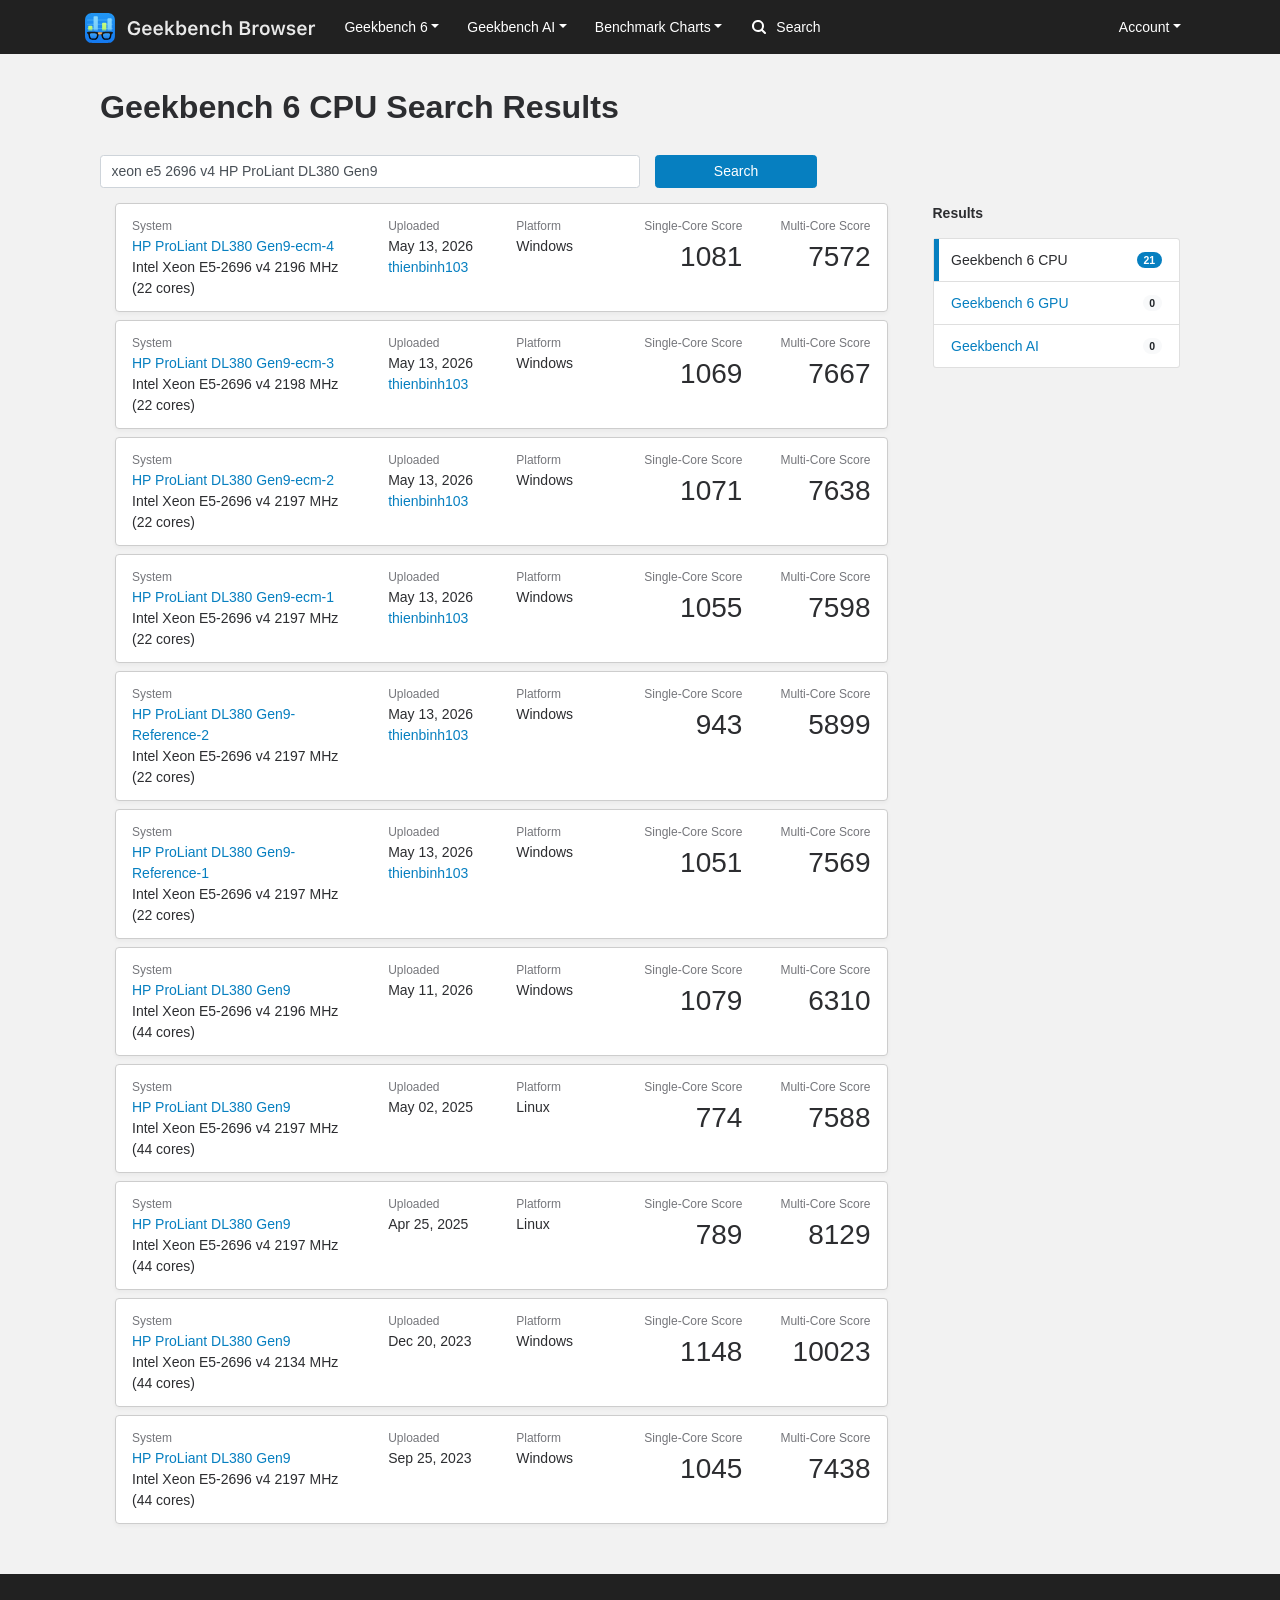
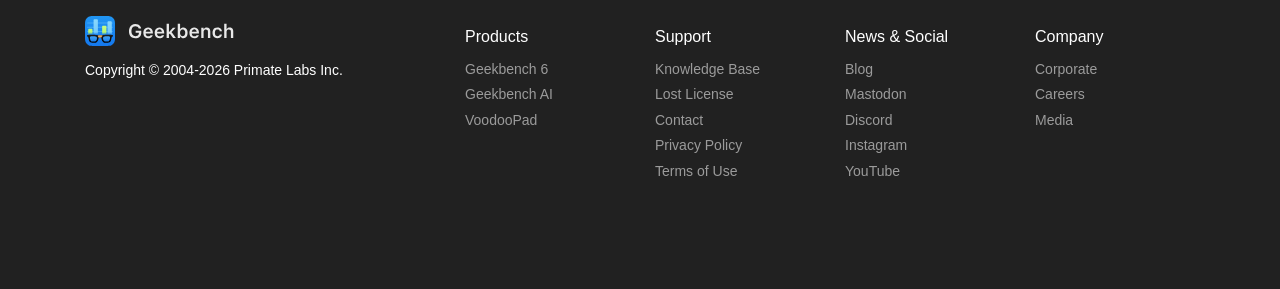
==== index.html @ a893ca49 "Rename Geekbench Search2 - Geekbench.html to index.html" ====
<!DOCTYPE html>
<!-- saved from url=(0069)file:///C:/Users/Vu/Downloads/Geekbench%20Search%20-%20Geekbench.html -->
<html lang="en"><head><meta http-equiv="Content-Type" content="text/html; charset=UTF-8">

<meta content="width=device-width, initial-scale=1, user-scalable=no" name="viewport">
<meta content="yes" name="apple-mobile-web-app-capable">
<meta name="csrf-param" content="authenticity_token">
<meta name="csrf-token" content="mnF01E2zY44ooAICU971z42uCGsxH1xdT38pFHsmEeteIe1T3D2aAkrrfWg3AfZrBU6T663W+8K2Ln2ELj/iaA==">
<script async="" src="./Geekbench Search2 - Geekbench_files/analytics.js.download"></script><script async="" src="./Geekbench Search2 - Geekbench_files/analytics(1).js.download"></script><script src="./Geekbench Search2 - Geekbench_files/application-e6396391cb5c72be649766457befbfe7760759c10978dacb2e5ddcf0606dd022.js.download"></script>
<link rel="stylesheet" media="screen" href="./Geekbench Search2 - Geekbench_files/application-96e959c034d725b87d3a20301030100c286f486885530615b4aab3bccc515041.css">
<title>Geekbench Search
 - Geekbench</title>
<script>
  (function(i,s,o,g,r,a,m){i['GoogleAnalyticsObject']=r;i[r]=i[r]||function(){
    (i[r].q=i[r].q||[]).push(arguments)},i[r].l=1*new Date();a=s.createElement(o),
    m=s.getElementsByTagName(o)[0];a.async=1;a.src=g;m.parentNode.insertBefore(a,m)
    })(window,document,'script','https://www.google-analytics.com/analytics.js','ga');
  
    ga('create', 'UA-83282280-2', 'auto');
    ga('send', 'pageview');
</script>
<!-- Google tag (gtag.js) -->
<script async="" src="./Geekbench Search2 - Geekbench_files/js"></script>
<script>
  window.dataLayer = window.dataLayer || [];
  function gtag(){dataLayer.push(arguments);}
  gtag('js', new Date());

  gtag('config', 'G-NP04Y57Z6W');
</script>
<!-- Hotjar Tracking Code for Geekbench Browser -->
<script>
    (function(h,o,t,j,a,r){
        h.hj=h.hj||function(){(h.hj.q=h.hj.q||[]).push(arguments)};
        h._hjSettings={hjid:390387,hjsv:6};
        a=o.getElementsByTagName('head')[0];
        r=o.createElement('script');r.async=1;
        r.src=t+h._hjSettings.hjid+j+h._hjSettings.hjsv;
        a.appendChild(r);
    })(window,document,'https://static.hotjar.com/c/hotjar-','.js?sv=');
</script><script async="" src="./Geekbench Search2 - Geekbench_files/hotjar-390387.js.download"></script><script async="" src="./Geekbench Search2 - Geekbench_files/hotjar-390387(1).js.download"></script>
<link rel="icon" type="image/png" href="https://browser.geekbench.com/assets/rosedale-favicon-87f1249ad68dcfa8fb13716412eb3769cd386c3249fd2bbb501085b01670b12a.png">

<link rel="stylesheet" media="screen" href="./Geekbench Search2 - Geekbench_files/geekbench6-de582fcc3cbb2e58918a7d81d2de0fd7edd2f6f310ad395ad3cb85301c517e7e.css">
<link rel="stylesheet" media="screen" href="./Geekbench Search2 - Geekbench_files/banff-17ff5a7ff44829ae17a3691738d2521206904256794645772fb431d9eab2cbfa.css">
<script async="" src="./Geekbench Search2 - Geekbench_files/modules.6a0f3932cb1341a35c18.js.download" charset="utf-8"></script><script async="" src="./Geekbench Search2 - Geekbench_files/modules.6a0f3932cb1341a35c18(1).js.download" charset="utf-8"></script><style id="__web-inspector-hide-shortcut-style__">
.__web-inspector-hide-shortcut__, .__web-inspector-hide-shortcut__ *
{
    visibility: hidden !important;
}
</style></head>
<body class="rosedale">
<iframe id="_hjSafeContext_87867941" title="_hjSafeContext" tabindex="-1" aria-hidden="true" src="./Geekbench Search2 - Geekbench_files/saved_resource.html" style="display: none !important; width: 1px !important; height: 1px !important; opacity: 0 !important; pointer-events: none !important;"></iframe><nav class="navbar fixed-top navbar-expand-lg navbar-dark">
  <div class="container">
    <a class="navbar-brand" href="https://browser.geekbench.com/">
      <img height="30" alt="Geekbench Browser" src="./Geekbench Search2 - Geekbench_files/browser-dark-4d9f1af82043f60fd55f5385de9dedf44baec6247dac9f8e738de9eee84bf084.svg">
    </a>
    <button class="navbar-toggler" type="button" data-toggle="collapse" data-target="#navbarSupportedContent">
      <span class="navbar-toggler-icon"></span>
    </button>
    <div class="collapse navbar-collapse" id="navbarSupportedContent">
      <ul class="navbar-nav mr-auto">
          <li class="nav-item dropdown">
            <a class="nav-link dropdown-toggle" href="https://browser.geekbench.com/search?utf8=%E2%9C%93&amp;q=xeon+e5+2696+v4+HP+ProLiant+DL380+Gen9#" id="navbarDropdownGeekbench6" role="button" data-toggle="dropdown" aria-haspopup="true" aria-expanded="false">Geekbench 6</a>
            <div class="dropdown-menu" aria-labelledby="navbarDropdownGeekbench6">
              <a class="dropdown-item" href="https://browser.geekbench.com/v6/cpu/singlecore">Top Single-Core Results</a>
              <a class="dropdown-item" href="https://browser.geekbench.com/v6/cpu/multicore">Top Multi-Core Results</a>
              <a class="dropdown-item" href="https://browser.geekbench.com/v6/cpu">Recent CPU Results</a>
              <div class="dropdown-divider">
              </div>
              <a class="dropdown-item" href="https://browser.geekbench.com/v6/compute">Recent GPU Results</a>
            </div>
          </li>
        <li class="nav-item dropdown">
          <a class="nav-link dropdown-toggle" href="https://browser.geekbench.com/search?utf8=%E2%9C%93&amp;q=xeon+e5+2696+v4+HP+ProLiant+DL380+Gen9#" id="navbarDropdownGeekbenchAI" role="button" data-toggle="dropdown" aria-haspopup="true" aria-expanded="false">Geekbench AI</a>
          <div class="dropdown-menu" aria-labelledby="navbarDropdownGeekbenchAI">
            <a class="dropdown-item" href="https://browser.geekbench.com/ai/v1">Recent Results</a>
          </div>
        </li>
        <li class="nav-item dropdown">
          <a class="nav-link dropdown-toggle" href="https://browser.geekbench.com/search?utf8=%E2%9C%93&amp;q=xeon+e5+2696+v4+HP+ProLiant+DL380+Gen9#" id="navbarDropdownBenchmarkCharts" role="button" data-toggle="dropdown" aria-haspopup="true" aria-expanded="false">Benchmark Charts</a>
          <div class="dropdown-menu" aria-labelledby="navbarDropdownBenchmarkCharts">
            <a class="dropdown-item" href="https://browser.geekbench.com/android-benchmarks">Android Benchmark Chart</a>
            <a class="dropdown-item" href="https://browser.geekbench.com/ios-benchmarks">iOS Benchmark Chart</a>
            <a class="dropdown-item" href="https://browser.geekbench.com/mac-benchmarks">Mac Benchmark Chart</a>
            <a class="dropdown-item" href="https://browser.geekbench.com/processor-benchmarks">Processor Benchmark Chart</a>
            <div class="dropdown-divider"></div>
            <a class="dropdown-item" href="https://browser.geekbench.com/ai-benchmarks">AI Benchmark Chart</a>
            <div class="dropdown-divider"></div>
            <a class="dropdown-item" href="https://browser.geekbench.com/metal-benchmarks">Metal Benchmark Chart</a>
            <a class="dropdown-item" href="https://browser.geekbench.com/opencl-benchmarks">OpenCL Benchmark Chart</a>
            <a class="dropdown-item" href="https://browser.geekbench.com/vulkan-benchmarks">Vulkan Benchmark Chart</a>
          </div>
        </li>
        <form action="https://browser.geekbench.com/search" class="form-inline my-2 my-lg-0">
          <input name="q" class="form-control mr-sm-2" type="search" placeholder="Search" aria-label="Search"> <svg class="search-icon" xmlns="http://www.w3.org/2000/svg" width="14" height="14" viewBox="0 0 14 14">
          <path d="M2 6a4 4 0 1 1 4 4 4.004 4.004 0 0 1-4-4m11.707 6.293l-2.822-2.822a6.019 6.019 0 1 0-1.414 1.414l2.822 2.822a1 1 0 0 0 1.414-1.414" fill="#FFFFFF"></path></svg>
        </form>
      </ul>
      <ul class="navbar-nav ml-auto right">
          <li class="nav-item dropdown">
            <a class="nav-link dropdown-toggle" href="https://browser.geekbench.com/search?utf8=%E2%9C%93&amp;q=xeon+e5+2696+v4+HP+ProLiant+DL380+Gen9#" id="navbarDropdownAccount" role="button" data-toggle="dropdown" aria-haspopup="true" aria-expanded="false">Account</a>
            <div class="dropdown-menu" aria-labelledby="navbarDropdownAccount">
              <a class="dropdown-item" href="https://browser.geekbench.com/user/new">Sign Up</a>
              <a class="dropdown-item" href="https://browser.geekbench.com/session/new">Log In</a>
            </div>
          </li>
      </ul>
    </div>
  </div>
</nav>

<div class="container" id="wrap">
<div class="row">
<div class="col-12">
<div class="container">
<h2>
Geekbench 6 CPU Search Results
</h2>
<div class="row">
<div class="col-12">
<form class="form-inline" action="https://browser.geekbench.com/search" accept-charset="UTF-8" method="get"><input name="utf8" type="hidden" value="✓">
<div class="form-group">
<input class="form-control search-query" name="q" placeholder="e.g., Intel Core i7" type="text" value="xeon e5 2696 v4 HP ProLiant DL380 Gen9">
</div>
<button class="btn btn-primary" href="/search" type="submit">Search</button>
</form>


</div>
</div>
<div class="row">
<div class="col-12 col-lg-9">
<div class="row"></div>
<div>
<div class="col-12 list-col">
<div class="list-col-inner">
<div class="row">
<div class="col-12 col-lg-4">
<span class="list-col-subtitle">
System
</span>
<a href="https://browser.geekbench.com/v6/cpu/17985308">HP ProLiant DL380 Gen9-ecm-4</a>
<span class="list-col-model">
Intel Xeon E5-2696 v4
2196 MHz
(22 cores)
</span>
</div>
<div class="col-6 col-md-3 col-lg-2">
<span class="list-col-subtitle">
Uploaded
</span>
<span class="list-col-text">
May 13, 2026
<br>
<a href="https://browser.geekbench.com/user/thienbinh103">thienbinh103</a>
</span>
</div>
<div class="col-6 col-md-3 col-lg-2">
<span class="list-col-subtitle">
Platform
</span>
<span class="list-col-text">
Windows
</span>
</div>
<div class="col-6 col-md-3 col-lg-2">
<span class="list-col-subtitle-score">
Single-Core Score
</span>
<span class="list-col-text-score">
1081
</span>
</div>
<div class="col-6 col-md-3 col-lg-2">
<span class="list-col-subtitle-score">
Multi-Core Score
</span>
<span class="list-col-text-score">
7572
</span>
</div>
</div>
</div>
</div>
<div class="col-12 list-col">
<div class="list-col-inner">
<div class="row">
<div class="col-12 col-lg-4">
<span class="list-col-subtitle">
System
</span>
<a href="https://browser.geekbench.com/v6/cpu/17985040">HP ProLiant DL380 Gen9-ecm-3</a>
<span class="list-col-model">
Intel Xeon E5-2696 v4
2198 MHz
(22 cores)
</span>
</div>
<div class="col-6 col-md-3 col-lg-2">
<span class="list-col-subtitle">
Uploaded
</span>
<span class="list-col-text">
May 13, 2026
<br>
<a href="https://browser.geekbench.com/user/thienbinh103">thienbinh103</a>
</span>
</div>
<div class="col-6 col-md-3 col-lg-2">
<span class="list-col-subtitle">
Platform
</span>
<span class="list-col-text">
Windows
</span>
</div>
<div class="col-6 col-md-3 col-lg-2">
<span class="list-col-subtitle-score">
Single-Core Score
</span>
<span class="list-col-text-score">
1069
</span>
</div>
<div class="col-6 col-md-3 col-lg-2">
<span class="list-col-subtitle-score">
Multi-Core Score
</span>
<span class="list-col-text-score">
7667
</span>
</div>
</div>
</div>
</div>
<div class="col-12 list-col">
<div class="list-col-inner">
<div class="row">
<div class="col-12 col-lg-4">
<span class="list-col-subtitle">
System
</span>
<a href="https://browser.geekbench.com/v6/cpu/17984617">HP ProLiant DL380 Gen9-ecm-2</a>
<span class="list-col-model">
Intel Xeon E5-2696 v4
2197 MHz
(22 cores)
</span>
</div>
<div class="col-6 col-md-3 col-lg-2">
<span class="list-col-subtitle">
Uploaded
</span>
<span class="list-col-text">
May 13, 2026
<br>
<a href="https://browser.geekbench.com/user/thienbinh103">thienbinh103</a>
</span>
</div>
<div class="col-6 col-md-3 col-lg-2">
<span class="list-col-subtitle">
Platform
</span>
<span class="list-col-text">
Windows
</span>
</div>
<div class="col-6 col-md-3 col-lg-2">
<span class="list-col-subtitle-score">
Single-Core Score
</span>
<span class="list-col-text-score">
1071
</span>
</div>
<div class="col-6 col-md-3 col-lg-2">
<span class="list-col-subtitle-score">
Multi-Core Score
</span>
<span class="list-col-text-score">
7638
</span>
</div>
</div>
</div>
</div>
<div class="col-12 list-col">
<div class="list-col-inner">
<div class="row">
<div class="col-12 col-lg-4">
<span class="list-col-subtitle">
System
</span>
<a href="https://browser.geekbench.com/v6/cpu/17984435">HP ProLiant DL380 Gen9-ecm-1</a>
<span class="list-col-model">
Intel Xeon E5-2696 v4
2197 MHz
(22 cores)
</span>
</div>
<div class="col-6 col-md-3 col-lg-2">
<span class="list-col-subtitle">
Uploaded
</span>
<span class="list-col-text">
May 13, 2026
<br>
<a href="https://browser.geekbench.com/user/thienbinh103">thienbinh103</a>
</span>
</div>
<div class="col-6 col-md-3 col-lg-2">
<span class="list-col-subtitle">
Platform
</span>
<span class="list-col-text">
Windows
</span>
</div>
<div class="col-6 col-md-3 col-lg-2">
<span class="list-col-subtitle-score">
Single-Core Score
</span>
<span class="list-col-text-score">
1055
</span>
</div>
<div class="col-6 col-md-3 col-lg-2">
<span class="list-col-subtitle-score">
Multi-Core Score
</span>
<span class="list-col-text-score">
7598
</span>
</div>
</div>
</div>
</div>
<div class="col-12 list-col">
<div class="list-col-inner">
<div class="row">
<div class="col-12 col-lg-4">
<span class="list-col-subtitle">
System
</span>
<a href="https://browser.geekbench.com/v6/cpu/17984273">HP ProLiant DL380 Gen9-Reference-2</a>
<span class="list-col-model">
Intel Xeon E5-2696 v4
2197 MHz
(22 cores)
</span>
</div>
<div class="col-6 col-md-3 col-lg-2">
<span class="list-col-subtitle">
Uploaded
</span>
<span class="list-col-text">
May 13, 2026
<br>
<a href="https://browser.geekbench.com/user/thienbinh103">thienbinh103</a>
</span>
</div>
<div class="col-6 col-md-3 col-lg-2">
<span class="list-col-subtitle">
Platform
</span>
<span class="list-col-text">
Windows
</span>
</div>
<div class="col-6 col-md-3 col-lg-2">
<span class="list-col-subtitle-score">
Single-Core Score
</span>
<span class="list-col-text-score">
943
</span>
</div>
<div class="col-6 col-md-3 col-lg-2">
<span class="list-col-subtitle-score">
Multi-Core Score
</span>
<span class="list-col-text-score">
5899
</span>
</div>
</div>
</div>
</div>
<div class="col-12 list-col">
<div class="list-col-inner">
<div class="row">
<div class="col-12 col-lg-4">
<span class="list-col-subtitle">
System
</span>
<a href="https://browser.geekbench.com/v6/cpu/17984113">HP ProLiant DL380 Gen9-Reference-1</a>
<span class="list-col-model">
Intel Xeon E5-2696 v4
2197 MHz
(22 cores)
</span>
</div>
<div class="col-6 col-md-3 col-lg-2">
<span class="list-col-subtitle">
Uploaded
</span>
<span class="list-col-text">
May 13, 2026
<br>
<a href="https://browser.geekbench.com/user/thienbinh103">thienbinh103</a>
</span>
</div>
<div class="col-6 col-md-3 col-lg-2">
<span class="list-col-subtitle">
Platform
</span>
<span class="list-col-text">
Windows
</span>
</div>
<div class="col-6 col-md-3 col-lg-2">
<span class="list-col-subtitle-score">
Single-Core Score
</span>
<span class="list-col-text-score">
1051
</span>
</div>
<div class="col-6 col-md-3 col-lg-2">
<span class="list-col-subtitle-score">
Multi-Core Score
</span>
<span class="list-col-text-score">
7569
</span>
</div>
</div>
</div>
</div>
<div class="col-12 list-col">
<div class="list-col-inner">
<div class="row">
<div class="col-12 col-lg-4">
<span class="list-col-subtitle">
System
</span>
<a href="https://browser.geekbench.com/v6/cpu/17950400">HP ProLiant DL380 Gen9</a>
<span class="list-col-model">
Intel Xeon E5-2696 v4
2196 MHz
(44 cores)
</span>
</div>
<div class="col-6 col-md-3 col-lg-2">
<span class="list-col-subtitle">
Uploaded
</span>
<span class="list-col-text">
May 11, 2026
<br>
</span>
</div>
<div class="col-6 col-md-3 col-lg-2">
<span class="list-col-subtitle">
Platform
</span>
<span class="list-col-text">
Windows
</span>
</div>
<div class="col-6 col-md-3 col-lg-2">
<span class="list-col-subtitle-score">
Single-Core Score
</span>
<span class="list-col-text-score">
1079
</span>
</div>
<div class="col-6 col-md-3 col-lg-2">
<span class="list-col-subtitle-score">
Multi-Core Score
</span>
<span class="list-col-text-score">
6310
</span>
</div>
</div>
</div>
</div>




<div class="col-12 list-col">
<div class="list-col-inner">
<div class="row">
<div class="col-12 col-lg-4">
<span class="list-col-subtitle">
System
</span>
<a href="https://browser.geekbench.com/v6/cpu/11785106">HP ProLiant DL380 Gen9</a>
<span class="list-col-model">
Intel Xeon E5-2696 v4
2197 MHz
(44 cores)
</span>
</div>
<div class="col-6 col-md-3 col-lg-2">
<span class="list-col-subtitle">
Uploaded
</span>
<span class="list-col-text">
May 02, 2025
<br>
</span>
</div>
<div class="col-6 col-md-3 col-lg-2">
<span class="list-col-subtitle">
Platform
</span>
<span class="list-col-text">
Linux
</span>
</div>
<div class="col-6 col-md-3 col-lg-2">
<span class="list-col-subtitle-score">
Single-Core Score
</span>
<span class="list-col-text-score">
774
</span>
</div>
<div class="col-6 col-md-3 col-lg-2">
<span class="list-col-subtitle-score">
Multi-Core Score
</span>
<span class="list-col-text-score">
7588
</span>
</div>
</div>
</div>
</div>
<div class="col-12 list-col">
<div class="list-col-inner">
<div class="row">
<div class="col-12 col-lg-4">
<span class="list-col-subtitle">
System
</span>
<a href="https://browser.geekbench.com/v6/cpu/11686514">HP ProLiant DL380 Gen9</a>
<span class="list-col-model">
Intel Xeon E5-2696 v4
2197 MHz
(44 cores)
</span>
</div>
<div class="col-6 col-md-3 col-lg-2">
<span class="list-col-subtitle">
Uploaded
</span>
<span class="list-col-text">
Apr 25, 2025
<br>
</span>
</div>
<div class="col-6 col-md-3 col-lg-2">
<span class="list-col-subtitle">
Platform
</span>
<span class="list-col-text">
Linux
</span>
</div>
<div class="col-6 col-md-3 col-lg-2">
<span class="list-col-subtitle-score">
Single-Core Score
</span>
<span class="list-col-text-score">
789
</span>
</div>
<div class="col-6 col-md-3 col-lg-2">
<span class="list-col-subtitle-score">
Multi-Core Score
</span>
<span class="list-col-text-score">
8129
</span>
</div>
</div>
</div>
</div>





<div class="col-12 list-col">
<div class="list-col-inner">
<div class="row">
<div class="col-12 col-lg-4">
<span class="list-col-subtitle">
System
</span>
<a href="https://browser.geekbench.com/v6/cpu/4065073">HP ProLiant DL380 Gen9</a>
<span class="list-col-model">
Intel Xeon E5-2696 v4
2134 MHz
(44 cores)
</span>
</div>
<div class="col-6 col-md-3 col-lg-2">
<span class="list-col-subtitle">
Uploaded
</span>
<span class="list-col-text">
Dec 20, 2023
<br>
</span>
</div>
<div class="col-6 col-md-3 col-lg-2">
<span class="list-col-subtitle">
Platform
</span>
<span class="list-col-text">
Windows
</span>
</div>
<div class="col-6 col-md-3 col-lg-2">
<span class="list-col-subtitle-score">
Single-Core Score
</span>
<span class="list-col-text-score">
1148
</span>
</div>
<div class="col-6 col-md-3 col-lg-2">
<span class="list-col-subtitle-score">
Multi-Core Score
</span>
<span class="list-col-text-score">
10023
</span>
</div>
</div>
</div>
</div>
<div class="col-12 list-col">
<div class="list-col-inner">
<div class="row">
<div class="col-12 col-lg-4">
<span class="list-col-subtitle">
System
</span>
<a href="https://browser.geekbench.com/v6/cpu/2769121">HP ProLiant DL380 Gen9</a>
<span class="list-col-model">
Intel Xeon E5-2696 v4
2197 MHz
(44 cores)
</span>
</div>
<div class="col-6 col-md-3 col-lg-2">
<span class="list-col-subtitle">
Uploaded
</span>
<span class="list-col-text">
Sep 25, 2023
<br>
</span>
</div>
<div class="col-6 col-md-3 col-lg-2">
<span class="list-col-subtitle">
Platform
</span>
<span class="list-col-text">
Windows
</span>
</div>
<div class="col-6 col-md-3 col-lg-2">
<span class="list-col-subtitle-score">
Single-Core Score
</span>
<span class="list-col-text-score">
1045
</span>
</div>
<div class="col-6 col-md-3 col-lg-2">
<span class="list-col-subtitle-score">
Multi-Core Score
</span>
<span class="list-col-text-score">
7438
</span>
</div>
</div>
</div>
</div>


</div>
<div class="container pagination-container">

</div>
</div>
<div class="col-12 col-lg-3">
<p>
<strong>Results</strong>
</p>
<ul class="list-group mb-3">
<li class="list-group-item d-flex justify-content-between align-items-center current">
Geekbench 6 CPU
<span class="badge badge-primary badge-pill">21</span>
</li>
<li class="list-group-item d-flex justify-content-between align-items-center">
<a href="https://browser.geekbench.com/search?k=v6_compute&amp;q=xeon+e5+2696+v4+HP+ProLiant+DL380+Gen9&amp;utf8=%E2%9C%93">Geekbench 6 GPU</a>
<span class="badge badge-light badge-pill">0</span>
</li>
<li class="list-group-item d-flex justify-content-between align-items-center">
<a href="https://browser.geekbench.com/search?k=ai&amp;q=xeon+e5+2696+v4+HP+ProLiant+DL380+Gen9&amp;utf8=%E2%9C%93">Geekbench AI</a>
<span class="badge badge-light badge-pill">0</span>
</li>
</ul>

</div>
</div>
</div>


</div>
</div>
</div>
<footer class="footer">
<div class="container">
<div class="row">
<div class="col-6 col-sm-6 col-md-3 col-lg-2">
<h6>Products</h6>
<ul>
<li>
<a href="https://www.geekbench.com/">Geekbench 6</a>
</li>
<li>
<a href="https://www.geekbench.com/ai/">Geekbench AI</a>
</li>
<li>
<a href="https://www.voodoopad.com/">VoodooPad</a>
</li>
</ul>
</div>
<div class="col-6 col-sm-6 col-md-3 col-lg-2">
<h6>Support</h6>
<ul>
<li>
<a href="http://support.primatelabs.com/kb">Knowledge Base</a>
</li>
<li>
<a href="https://store.primatelabs.com/store/lost_license/">Lost License</a>
</li>
<li>
<a href="https://www.primatelabs.com/contact/">Contact</a>
</li>
<li>
<a href="https://www.primatelabs.com/legal/privacy.html">Privacy Policy</a>
</li>
<li>
<a href="https://www.primatelabs.com/legal/terms-of-use.html">Terms of Use</a>
</li>
</ul>
</div>
<div class="col-6 col-sm-6 col-md-3 col-lg-2">
<h6>News &amp; Social</h6>
<ul>
<li>
<a href="http://www.primatelabs.com/blog/">Blog</a>
</li>
<li>
<a href="https://mastodon.social/@geekbench">Mastodon</a>
</li>
<li>
<a href="https://discord.gg/KCQ7tWh">Discord</a>
</li>
<li>
<a href="https://www.instagram.com/primatelabs/">Instagram</a>
</li>
<li>
<a href="https://www.youtube.com/channel/UCAr1oShRa70bzaEYwvyLWig/feed">YouTube</a>
</li>
</ul>
</div>
<div class="col-6 col-sm-6 col-md-3 col-lg-2">
<h6>Company</h6>
<ul>
<li>
<a href="https://www.primatelabs.com/contact/">Corporate</a>
</li>
<li>
<a href="https://www.primatelabs.com/careers/">Careers</a>
</li>
<li>
<a href="https://www.primatelabs.com/contact/">Media</a>
</li>
</ul>
</div>
<div class="col-12 col-lg-4 order-lg-first">
<p class="small">
<a href="https://www.primatelabs.com/">
<img height="30" alt="Geekbench" src="./Geekbench Search2 - Geekbench_files/geekbench-dark-db84d4a4c0d8883b5973004996df2e8601412332bbd0767bd35729010db4ebd3.svg">
</a>
</p>
<p>
Copyright © 2004-2026 Primate Labs Inc.
</p>
</div>
</div>
<div class="row row-centered">
<div class="copyright col-12"></div>
</div>
</div>
</footer>



<div id="give-freely-root-kkkbiiikppgjdiebcabomlbidfodipjg" class="give-freely-root" data-extension-id="kkkbiiikppgjdiebcabomlbidfodipjg" data-extension-name="Substital: Add subtitles to videos and movies" style="display: block;"><template shadowrootmode="open"></template></div><iframe id="_hjSafeContext_55233237" title="_hjSafeContext" tabindex="-1" aria-hidden="true" src="./Geekbench Search2 - Geekbench_files/saved_resource(1).html" style="display: none !important; width: 1px !important; height: 1px !important; opacity: 0 !important; pointer-events: none !important;"></iframe><iframe id="_hjSafeContext_47224296" title="_hjSafeContext" tabindex="-1" aria-hidden="true" src="./Geekbench Search2 - Geekbench_files/saved_resource(2).html" style="display: none !important; width: 1px !important; height: 1px !important; opacity: 0 !important; pointer-events: none !important;"></iframe></body></html>
---- Geekbench Search2 - Geekbench_files/geekbench6-de582fcc3cbb2e58918a7d81d2de0fd7edd2f6f310ad395ad3cb85301c517e7e.css ----
body.rosedale{background:#F2F2F2;color:#2C2D30}.rosedale .benchmark-bar{background-color:#027FBF}.rosedale .baseline-bar{background-color:#BFBFBF;height:30px}.rosedale .comparison-benchmark-table{margin-bottom:0}.rosedale .comparison-benchmark-table.system-information .name{vertical-align:middle;font-weight:bold;width:30%}.rosedale .comparison-benchmark-table.system-information .value{width:35%}.rosedale .comparison-benchmark-table.section-performance .workload{width:33%;vertical-align:middle;font-weight:bold;color:#212529}.rosedale .comparison-benchmark-table.section-performance .description{font-size:10px;font-weight:normal;color:#75767B;line-height:14px}.rosedale .comparison-benchmark-table.section-performance .name,.rosedale .comparison-benchmark-table.section-performance .score,.rosedale .comparison-benchmark-table.section-performance .delta{width:22%}.rosedale .comparison-benchmark-table.section-performance .name{font-weight:bold;text-align:left;vertical-align:top}.rosedale .comparison-benchmark-table.section-performance .score,.rosedale .comparison-benchmark-table.section-performance .delta{text-align:right;vertical-align:top}.rosedale .comparison-benchmark-table.section-performance .delta{font-weight:bold}.rosedale .comparison-benchmark-table.section-performance tr.scores{border-style:none}.rosedale .comparison-benchmark-table.section-performance tr.document-graph,.rosedale .comparison-benchmark-table.section-performance tr.baseline-graph{border-style:none}.rosedale .comparison-benchmark-table.section-performance tr.document-graph td,.rosedale .comparison-benchmark-table.section-performance tr.baseline-graph td{border-style:none;color:#75767B;vertical-align:middle}.rosedale .comparison-benchmark-table.section-performance tr.document-graph td,.rosedale .comparison-benchmark-table.section-performance tr.document-graph th{padding-bottom:4px}.rosedale .comparison-benchmark-table.section-performance tr.baseline-graph td,.rosedale .comparison-benchmark-table.section-performance tr.baseline-graph th{padding-top:4px}.rosedale .comparison-benchmark-table.section-performance .graph{width:35%;vertical-align:middle}.rosedale .comparison-benchmark-table.section-performance .graph .widget{height:30px;width:100%}.rosedale .comparison-benchmark-table .faster{color:#73b983}.rosedale .comparison-benchmark-table .slower{color:#e47f89}.rosedale .comparison-benchmark-table .up-tick:before{content:' \25B2'}.rosedale .comparison-benchmark-table .down-tick:before{content:' \25BC'}@media (max-width: 768px){.rosedale .comparison-benchmark-table tr.version,.rosedale .comparison-benchmark-table tr.document-graph,.rosedale .comparison-benchmark-table tr.baseline-graph{display:none}}.rosedale .badge-primary{background-color:#067fc0}.rosedale .list-group-item.current::before{position:absolute;top:0;bottom:0;left:0;width:5px;content:"";background-color:#067fc0}.rosedale h2{font-size:2.3rem;font-weight:700;margin:2rem 0}@media (max-width: 768px){.rosedale .primary .page-header{padding:0 15px}}@media (max-width: 992px){.rosedale .primary{padding-left:0;padding-right:0}}.rosedale .empty-platform-info{clear:both}.rosedale .platform-info{clear:both;font-size:14px;line-height:20px;border-top:#D5D4D6 1px solid;padding:16px}.rosedale .platform-info .platform{padding-top:2px;padding-bottom:2px;float:left}.rosedale .platform-info .validation-widget{font-size:14px;line-height:1.5em;border-radius:4px;display:inline-block;float:right;padding:2px 8px 2px 8px}.rosedale .platform-info .validation-success{background:#d4edda}.rosedale .platform-info .validation-success p{color:#155724}.rosedale .platform-info .validation-warning{background:#fff3cd}.rosedale .platform-info .validation-warning p{color:#856404}.rosedale .platform-info .validation-error{background:#f8d7da}.rosedale .platform-info .validation-error p{color:#721c24}.rosedale .platform-info::after{content:"";clear:both;display:table}.rosedale .heading{width:100%;display:block;padding:0}.rosedale .heading h3{font-size:20px;font-weight:600;color:#2C2D30;line-height:52px;padding:0 16px;margin-bottom:0}@media (min-width: 768px){.rosedale .heading h3{padding:0 0}}.rosedale .table-wrapper{display:block;width:100%;position:relative;margin:0 0 24px 0;background:#fdfdfd;border-top:1px solid rgba(0,0,0,0.2);border-bottom:1px solid rgba(0,0,0,0.2);box-shadow:0 2px 4px rgba(0,0,0,0.04)}.rosedale table-wrapper:last-of-type{margin-bottom:0}@media (min-width: 768px){.rosedale .table-wrapper{border:1px solid rgba(0,0,0,0.2);box-shadow:0 2px 4px rgba(0,0,0,0.04);border-radius:12px}.rosedale .table-wrapper:last-of-type{margin-bottom:8px;border-bottom:1px solid rgba(0,0,0,0.2)}}.rosedale .table-wrapper-inner{padding:0}.rosedale .table .rounded-top{border-radius:11px 11px 0 0 !important;background-color:#efefef;font-weight:bold}.rosedale table{background-color:transparent;border-collapse:collapse;border-spacing:0;width:100%}.rosedale .table{font-size:14px;border-collapse:collapse;margin:0}.rosedale .table th,.rosedale .table td{padding:8px 16px;line-height:20px;text-align:left;vertical-align:top;border-top:1px solid #dcdcdc}.rosedale .table th{font-weight:500}.rosedale .table,.rosedale .table * th,.rosedale .table * tr,.rosedale .table * td{border:none}.rosedale .table * th{line-height:1.5em;padding:8px 16px 8px 16px;font-weight:500}.rosedale .table thead th{border-bottom:none}.rosedale .table * td{line-height:1.2em;padding:8px 12px 8px 12px}.rosedale .table * tr{border-top:#dfdfdf 1px solid;border-bottom:#dfdfdf 1px solid}.rosedale .table tr:first-of-type,.rosedale .table tr:first-of-type td{border-top:none}.rosedale .table * tr.stacked-heading th{border-bottom:#C1C1C1 1px solid}.rosedale .table * tr:last-child{border-bottom:none}.rosedale .table.system-table .name,.rosedale .table.system-table .system-name{width:40%;font-weight:500}.rosedale .table.system-table .value,.rosedale .table.system-table .system-value{color:#75767B}.rosedale .benchmark-table .name{width:1%;white-space:nowrap;padding-right:6px}.rosedale .benchmark-table .score{text-align:right;width:20%;padding-left:6px;padding-right:6px}.rosedale .benchmark-table .score .description{font-size:90%;color:#aaa}.rosedale .benchmark-table .graph{padding-left:6px;width:60%}.rosedale .benchmark-table * .data .name{float:left;text-align:left}.rosedale .benchmark-table * .data .score{float:right;text-align:right;color:#75767B}.rosedale .benchmark-table * th.data .score{color:#2C2D30}.rosedale .benchmark-chart-table .name{width:1%;white-space:nowrap;padding-right:6px}.rosedale .benchmark-chart-table .name .description{font-size:80%;color:#777}.rosedale .benchmark-chart-table .score{text-align:right;width:100px;padding-left:6px;padding-right:6px;vertical-align:middle}.rosedale .benchmark-chart-table .graph{padding-left:6px;width:50%}.rosedale .score-container{float:left;width:100%}.rosedale .score-container .score{text-align:center;font-size:40px;line-height:48px;margin-top:24px;margin-bottom:8px;color:#2C2D30}.rosedale .score-container .note{font-size:14px;line-height:20px;margin-bottom:24px;text-align:center;color:#2C2D30;font-weight:500}.rosedale .score-container-1{border-bottom:1px solid #D5D4D6}.rosedale .score-container:last-of-type .score{margin-top:0px}.rosedale .compute .score-container .score{margin-top:32px}@media (min-width: 768px){.rosedale .table{font-size:14px;width:100%;margin-bottom:20px}.rosedale .table thead th{vertical-align:bottom}.rosedale .table caption+thead tr:first-child th,.rosedale .table caption+thead tr:first-child td,.rosedale .table colgroup+thead tr:first-child th,.rosedale .table colgroup+thead tr:first-child td,.rosedale .table thead:first-child tr:first-child th,.rosedale .table thead:first-child tr:first-child td{border-top:0}.rosedale .table tbody+tbody{border-top:2px solid #dddddd}.rosedale .table-striped tbody tr:nth-child(odd) td,.rosedale .table-striped tbody tr:nth-child(odd) th{background-color:#f9f9f9}.rosedale .score-container{float:left;width:50%}.rosedale .score-container-1{border-right:1px solid #D5D4D6;border-bottom:none}.rosedale .compute .score-container{float:left;width:100%}.rosedale .system-table{display:table;overflow-x:hidden}.rosedale .system-table * .name{display:table-cell;width:250px}.rosedale .benchmark-desc{font-size:10px;font-weight:normal;color:#75767B}.rosedale .benchmark-name{width:200px;background-image:none}.rosedale .benchmark-bar{background:#1478ee;background:linear-gradient(90deg, #1478ee 0%, #2196f3 100%);height:30px;border-radius:2px}.rosedale .benchmark-table * .graph{display:table-cell}.rosedale .benchmark-table * .graph .benchmark-bar{display:block}.rosedale .system-table,.rosedale .benchmark-table{margin-bottom:0}.rosedale .system-table * th,.rosedale .benchmark-table * th{padding:12px 16px;line-height:20px;font-weight:500}.rosedale .system-table * td,.rosedale .benchmark-table * td{padding:8px 16px;line-height:1.2em}}.rosedale .list-col{background:#FFFFFF;border-top:1px solid #D5D4D6;padding:16px 15px 8px 15px}.rosedale .list-col .col-12{margin-bottom:8px}.rosedale .list-col .col-6{margin-bottom:8px}.rosedale .list-col-title{font-size:16px;font-weight:500}.rosedale .list-col-model{font-size:12px;display:block}.rosedale .list-col-subtitle{color:#75767B;font-size:12px;display:block;margin-top:5px;margin-bottom:1px}.rosedale .list-col-subtitle-score{color:#75767B;font-size:12px;display:block;margin-top:5px;margin-bottom:1px}.rosedale .list-col-text-score{display:block;font-size:28px}@media (min-width: 768px){.rosedale .list-col{background:none;border:none;margin:0 0 8px 0;padding-top:0;padding-bottom:0}.rosedale .list-col-inner{background:#FFFFFF;border:1px solid #CDCDCD;border-radius:4px;box-shadow:0 2px 4px rgba(0,0,0,0.04);padding:8px 16px 4px 16px}.rosedale .list-col-model{font-size:1rem;display:block}.rosedale .list-col-subtitle-score{text-align:right}.rosedale .list-col-text-score{text-align:right}}.rosedale .pagination-container{border-top:1px solid #D5D4D6;padding:0 15px}.rosedale .pagination-container .row{margin-left:0;margin-right:0}.rosedale .pagination{display:inline-block;padding-left:0;margin:40px 0 0 0;border-radius:4px}.rosedale .pagination .hide-on-mobile{display:none}.rosedale .pagination>li{display:inline}.rosedale .pagination>li>a,.rosedale .pagination>li>span{position:relative;float:left;padding:6px 12px;line-height:1.42857143;text-decoration:none;color:#337ab7;background-color:none;border:1px solid #D5D4D6;margin-left:-1px;-webkit-transition:background-color 0.25s ease-in-out;-moz-transition:background-color 0.25s ease-in-out;-o-transition:background-color 0.25s ease-in-out;transition:background-color 0.25s ease-in-out}.rosedale .pagination>li:first-child>a,.rosedale .pagination>li:first-child>span{margin-left:0;border-bottom-left-radius:4px;border-top-left-radius:4px}.rosedale .pagination>li:last-child>a,.rosedale .pagination>li:last-child>span{border-bottom-right-radius:4px;border-top-right-radius:4px}.rosedale .pagination>li>a:hover,.rosedale .pagination>li>span:hover,.rosedale .pagination>li>a:focus,.rosedale .pagination>li>span:focus{z-index:2;color:#23527c;background-color:#DFE4E6;border-color:#D5D4D6}.rosedale .pagination>.active>a,.rosedale .pagination>.active>span,.rosedale .pagination>.active>a:hover,.rosedale .pagination>.active>span:hover,.rosedale .pagination>.active>a:focus,.rosedale .pagination>.active>span:focus{z-index:3;color:#ffffff;background-color:#067FC0;border-color:#067FC0;cursor:default}.rosedale .pagination>.disabled>span,.rosedale .pagination>.disabled>span:hover,.rosedale .pagination>.disabled>span:focus,.rosedale .pagination>.disabled>a,.rosedale .pagination>.disabled>a:hover,.rosedale .pagination>.disabled>a:focus{color:#777777;background-color:none;border-color:#D5D4D6;cursor:not-allowed}.rosedale .pagination-lg>li>a,.rosedale .pagination-lg>li>span{padding:10px 16px;font-size:18px;line-height:1.3333333}.rosedale .pagination-lg>li:first-child>a,.rosedale .pagination-lg>li:first-child>span{border-bottom-left-radius:6px;border-top-left-radius:6px}.rosedale .pagination-lg>li:last-child>a,.rosedale .pagination-lg>li:last-child>span{border-bottom-right-radius:6px;border-top-right-radius:6px}.rosedale .pagination-sm>li>a,.rosedale .pagination-sm>li>span{padding:5px 10px;font-size:12px;line-height:1.5}.rosedale .pagination-sm>li:first-child>a,.rosedale .pagination-sm>li:first-child>span{border-bottom-left-radius:3px;border-top-left-radius:3px}.rosedale .pagination-sm>li:last-child>a,.rosedale .pagination-sm>li:last-child>span{border-bottom-right-radius:3px;border-top-right-radius:3px}@media (min-width: 768px){.rosedale .pagination-container{border-top:none}.rosedale .pagination-container .row{margin-left:-15px;margin-right:-15px}.rosedale .pagination .hide-on-mobile{display:inline}}@media (max-width: 992px){.rosedale .table-overflow{width:100%;margin-bottom:15px;overflow-y:hidden;-ms-overflow-style:-ms-autohiding-scrollbar;border:1px solid #ddd}.rosedale .table-overflow .table{margin-bottom:0 !important}.rosedale .table-overflow>.table>thead>tr>th,.rosedale .table-overflow>.table>tbody>tr>th,.rosedale .table-overflow>.table>tfoot>tr>th,.rosedale .table-overflow>.table>thead>tr>td,.rosedale .table-overflow>.table>tbody>tr>td,.rosedale .table-overflow>.table>tfoot>tr>td{white-space:nowrap}}
---- Geekbench Search2 - Geekbench_files/banff-17ff5a7ff44829ae17a3691738d2521206904256794645772fb431d9eab2cbfa.css ----
@use "sass:map";body.banff{background:#F2F2F2;color:#2C2D30}.banff .benchmark-bar{background-color:#329ef4}.banff .baseline-bar{background-color:#BFBFBF;height:30px}.banff table.index-table thead tr th{font-weight:bold;line-height:2rem;vertical-align:bottom}.banff table.index-table thead tr th.uploaded,.banff table.index-table thead tr th.framework,.banff table.index-table thead tr th.score{width:1%;white-space:nowrap}.banff table.index-table tbody tr td{line-height:1.5rem;vertical-align:top}.banff table.index-table tbody tr td.uploaded,.banff table.index-table tbody tr td.framework,.banff table.index-table tbody tr td.score{width:1%;white-space:nowrap}.banff table.index-table tbody tr td.score{text-align:right}.banff table.benchmark-chart-table thead tr th{font-weight:bold;line-height:2rem;vertical-align:bottom}.banff table.benchmark-chart-table thead tr th.score{width:1%;white-space:nowrap}.banff table.benchmark-chart-table tbody tr td{line-height:1.5rem;vertical-align:top}.banff table.benchmark-chart-table tbody tr td.name .ai-meta{display:inline-block}.banff table.benchmark-chart-table tbody tr td.name .ai-meta .ai-device,.banff table.benchmark-chart-table tbody tr td.name .ai-meta .ai-framework{color:#777}.banff table.benchmark-chart-table tbody tr td.score{width:1%;white-space:nowrap;text-align:right;vertical-align:middle}.banff .score-wrapper{border-radius:4px 4px 0 0;display:flex;flex-wrap:wrap;background:#56585D;border-bottom:1px solid #56585D;padding:72px 0 72px 0}.banff .score-column{flex:1;padding:0 20px;box-sizing:border-box;border-right:1px solid #717377;text-align:center}.banff .score-column .score{text-align:center;font-size:36px;line-height:44px;margin-top:0;margin-bottom:8px;color:#FFFFFF}.banff .score-column .note{font-size:14px;line-height:20px;margin-bottom:8px;text-align:center;font-weight:400;color:#D0D1D2}.banff .score-column:last-child{border-right:none}@media (max-width: 768px){.banff .score-wrapper{border-radius:0;padding:0 16px}.banff .score-column{flex:100%;display:flex;border-right:none;padding:16px 0;align-items:center;justify-content:center;border-bottom:1px solid #717377}.banff .score-column .score{text-align:right;flex:1;font-size:28px;line-height:36px;order:2;margin:0;padding:0}.banff .score-column .note{text-align:left;flex:2;order:1;margin:0;padding:0;color:#FFFFFF}.banff .score-column:last-child{border-bottom:none}}.banff .comparison-benchmark-table{margin-bottom:0}.banff .comparison-benchmark-table.system-information .name{vertical-align:middle;font-weight:bold;width:30%}.banff .comparison-benchmark-table.system-information .value{width:35%}.banff .comparison-benchmark-table.section-performance .workload{width:33%;vertical-align:middle;font-weight:bold;color:#212529}.banff .comparison-benchmark-table.section-performance .description{font-size:10px;font-weight:normal;color:#75767B;line-height:14px}.banff .comparison-benchmark-table.section-performance .name,.banff .comparison-benchmark-table.section-performance .score,.banff .comparison-benchmark-table.section-performance .delta{width:22%}.banff .comparison-benchmark-table.section-performance .name{font-weight:bold;text-align:left;vertical-align:top}.banff .comparison-benchmark-table.section-performance .score,.banff .comparison-benchmark-table.section-performance .delta{text-align:right;vertical-align:top}.banff .comparison-benchmark-table.section-performance .delta{font-weight:bold}.banff .comparison-benchmark-table.section-performance tr.scores{border-style:none}.banff .comparison-benchmark-table.section-performance tr.document-graph,.banff .comparison-benchmark-table.section-performance tr.baseline-graph{border-style:none}.banff .comparison-benchmark-table.section-performance tr.document-graph td,.banff .comparison-benchmark-table.section-performance tr.baseline-graph td{border-style:none;color:#75767B;vertical-align:middle}.banff .comparison-benchmark-table.section-performance tr.document-graph td,.banff .comparison-benchmark-table.section-performance tr.document-graph th{padding-bottom:4px}.banff .comparison-benchmark-table.section-performance tr.baseline-graph td,.banff .comparison-benchmark-table.section-performance tr.baseline-graph th{padding-top:4px}.banff .comparison-benchmark-table.section-performance .graph{width:35%;vertical-align:middle}.banff .comparison-benchmark-table.section-performance .graph .widget{height:30px;width:100%}.banff .comparison-benchmark-table .faster{color:#73b983}.banff .comparison-benchmark-table .slower{color:#e47f89}.banff .comparison-benchmark-table .up-tick:before{content:' \25B2'}.banff .comparison-benchmark-table .down-tick:before{content:' \25BC'}@media (max-width: 768px){.banff .comparison-benchmark-table tr.version,.banff .comparison-benchmark-table tr.document-graph,.banff .comparison-benchmark-table tr.baseline-graph{display:none}}.banff h2{font-size:2.3rem;font-weight:700;margin:2rem 0}@media (max-width: 768px){.banff .primary .page-header{padding:0 15px}}@media (max-width: 992px){.banff .primary{padding-left:0;padding-right:0}}.banff .platform-info{clear:both;font-size:14px;line-height:20px;border-top:#D5D4D6 1px solid;padding:16px}.banff .platform-info .platform{padding-top:2px;padding-bottom:2px;float:left}.banff .platform-info .validation-widget{font-size:14px;line-height:1.5em;border-radius:4px;display:inline-block;float:right;padding:2px 8px 2px 8px}.banff .platform-info .validation-success{background:#d4edda}.banff .platform-info .validation-success p{color:#155724}.banff .platform-info .validation-warning{background:#fff3cd}.banff .platform-info .validation-warning p{color:#856404}.banff .platform-info .validation-error{background:#f8d7da}.banff .platform-info .validation-error p{color:#721c24}.banff .platform-info::after{content:"";clear:both;display:table}.banff .table-wrapper{display:block;width:100%;position:relative;margin:0 0 24px 0;background:#fdfdfd;border-top:1px solid rgba(0,0,0,0.2);border-bottom:1px solid rgba(0,0,0,0.2);box-shadow:0 2px 4px rgba(0,0,0,0.04)}.banff .table-wrapper:last-of-type{margin-bottom:0}@media (min-width: 768px){.banff .table-wrapper{border:1px solid rgba(0,0,0,0.2);box-shadow:0 2px 4px rgba(0,0,0,0.04);border-radius:4px}.banff .table-wrapper:last-of-type{margin-bottom:8px;border-bottom:1px solid rgba(0,0,0,0.2)}}.banff .table-wrapper-inner{padding:0}.banff .heading{width:100%;display:block;padding:0}.banff .heading h3{font-size:20px;font-weight:600;color:#2C2D30;line-height:52px;padding:0 16px;margin-bottom:0}@media (min-width: 768px){.banff .heading h3{padding:0 0}}.banff table{background-color:transparent;border-collapse:collapse;border-spacing:0;width:100%}.banff .table{font-size:14px;border-collapse:collapse;margin:0}.banff .table,.banff .table * th,.banff .table * tr,.banff .table * td{border:none}.banff .table * th{background-color:#efefef;line-height:1.5em;padding:8px 16px 8px 16px;font-weight:500}.banff .table thead th{border-bottom:none}.banff .table * td{line-height:1.2em;padding:8px 12px 8px 12px}.banff .table * tr{border-top:#dfdfdf 1px solid;border-bottom:#dfdfdf 1px solid}.banff .table tr:first-of-type,.banff .table tr:first-of-type td{border-top:none}.banff .table * tr.stacked-heading th{border-bottom:#C1C1C1 1px solid}.banff .table * tr:last-child{border-bottom:none}.banff .table.system-table .name,.banff .table.system-table .system-name{width:40%;font-weight:500}.banff .table.system-table * .value,.banff .table.system-table .system-value{color:#75767B}.banff .benchmark-table .name{width:1%;white-space:nowrap;padding-right:6px}.banff .benchmark-table .score{text-align:right;width:15%;padding-left:6px;padding-right:6px}.banff .benchmark-table .score .description{font-size:90%;color:#aaa}.banff .benchmark-table .accuracy{text-align:right;width:15%;padding-left:6px;padding-right:6px}.banff .benchmark-table .graph{padding-left:6px;width:60%}.banff .score-container{float:left;width:100%}.banff .score-container .score{text-align:center;font-size:40px;line-height:48px;margin-top:24px;margin-bottom:8px;color:#2C2D30}.banff .score-container .note{font-size:14px;line-height:20px;margin-bottom:24px;text-align:center;color:#2C2D30;font-weight:500}.banff .table th,.banff .table td{padding:8px 16px;line-height:20px;text-align:left;vertical-align:top;border-top:1px solid #dcdcdc}.banff .table th{background-color:#DEDEDF;font-weight:500}.banff .benchmark-table * .data .name{float:left;text-align:left}.banff .benchmark-table * .data .score{float:right;text-align:right;color:#75767B}.banff .benchmark-table * th.data .score{color:#2C2D30}@media (min-width: 768px){.banff .table{font-size:14px;width:100%;margin-bottom:20px}.banff .table thead th{vertical-align:bottom}.banff .table caption+thead tr:first-child th,.banff .table caption+thead tr:first-child td,.banff .table colgroup+thead tr:first-child th,.banff .table colgroup+thead tr:first-child td,.banff .table thead:first-child tr:first-child th,.banff .table thead:first-child tr:first-child td{border-top:0}.banff .table tbody+tbody{border-top:2px solid #dddddd}.banff .table-striped tbody tr:nth-child(odd) td,.banff .table-striped tbody tr:nth-child(odd) th{background-color:#f9f9f9}.banff .score-container{float:left;width:50%}.banff .compute .score-container{float:left;width:100%}.banff .score-container-1{border-right:1px solid #D5D4D6;border-bottom:none}.banff .compute .score-container{float:left;width:100%}.banff .score-container:last-of-type .score{margin-top:32px}.banff .score-container.battery-estimate{float:left;width:50%}.banff .score-container.battery-actual{float:left;width:100%}.banff .system-table{display:table;overflow-x:hidden}.banff .system-table * .name{display:table-cell;width:250px}.banff .benchmark-desc{font-size:10px;font-weight:normal;color:#75767B}.banff .benchmark-name{width:200px;background-image:none}.banff .benchmark-bar{background-color:#027FBF;height:30px}.banff .benchmark-table * .graph{display:table-cell}.banff .benchmark-table * .graph .benchmark-bar{display:block}.banff .system-table,.banff .benchmark-table{margin-bottom:0}.banff .system-table * th,.banff .benchmark-table * th{padding:12px 16px;line-height:20px;font-weight:500}.banff .system-table * td,.banff .benchmark-table * td{padding:8px 16px;line-height:1.2em}}.banff .list-col{background:#FFFFFF;border-top:1px solid #D5D4D6;padding:16px 15px 8px 15px}.banff .list-col .col-12{margin-bottom:8px}.banff .list-col .col-6{margin-bottom:8px}.banff .list-col-title{font-size:16px;font-weight:500}.banff .list-col-model{font-size:12px;display:block}.banff .list-col-subtitle{color:#75767B;font-size:12px;display:block;margin-top:5px;margin-bottom:1px}.banff .list-col-subtitle-score{color:#75767B;font-size:12px;display:block;margin-top:5px;margin-bottom:1px}.banff .list-col-text-score{display:block;font-size:28px}@media (min-width: 768px){.banff .list-col{background:none;border:none;margin:0 0 8px 0;padding-top:0;padding-bottom:0}.banff .list-col-inner{background:#FFFFFF;border:1px solid #CDCDCD;border-radius:4px;box-shadow:0 2px 4px rgba(0,0,0,0.04);padding:8px 16px 4px 16px}.banff .list-col-model{font-size:1rem;display:block}.banff .list-col-subtitle-score{text-align:right}.banff .list-col-text-score{text-align:right}}.banff .pagination-container{border-top:1px solid #D5D4D6;padding:0 15px}.banff .pagination-container .row{margin-left:0;margin-right:0}@media (min-width: 768px){.banff .pagination-container{border-top:none}.banff .pagination-container .row{margin-left:-15px;margin-right:-15px}}.banff .pagination .hide-on-mobile{display:none}@media (min-width: 768px){.banff .pagination .hide-on-mobile{display:inline}}.banff .pagination{display:inline-block;padding-left:0;margin:40px 0 0 0;border-radius:4px}.banff .pagination>li{display:inline}.banff .pagination>li>a,.banff .pagination>li>span{position:relative;float:left;padding:6px 12px;line-height:1.42857143;text-decoration:none;color:#337ab7;background-color:none;border:1px solid #D5D4D6;margin-left:-1px;-webkit-transition:background-color 0.25s ease-in-out;-moz-transition:background-color 0.25s ease-in-out;-o-transition:background-color 0.25s ease-in-out;transition:background-color 0.25s ease-in-out}.banff .pagination>li:first-child>a,.banff .pagination>li:first-child>span{margin-left:0;border-bottom-left-radius:4px;border-top-left-radius:4px}.banff .pagination>li:last-child>a,.banff .pagination>li:last-child>span{border-bottom-right-radius:4px;border-top-right-radius:4px}.banff .pagination>li>a:hover,.banff .pagination>li>span:hover,.banff .pagination>li>a:focus,.banff .pagination>li>span:focus{z-index:2;color:#23527c;background-color:#DFE4E6;border-color:#D5D4D6}.banff .pagination>.active>a,.banff .pagination>.active>span,.banff .pagination>.active>a:hover,.banff .pagination>.active>span:hover,.banff .pagination>.active>a:focus,.banff .pagination>.active>span:focus{z-index:3;color:#ffffff;background-color:#067FC0;border-color:#067FC0;cursor:default}.banff .pagination>.disabled>span,.banff .pagination>.disabled>span:hover,.banff .pagination>.disabled>span:focus,.banff .pagination>.disabled>a,.banff .pagination>.disabled>a:hover,.banff .pagination>.disabled>a:focus{color:#777777;background-color:none;border-color:#D5D4D6;cursor:not-allowed}.banff .pagination-lg>li>a,.banff .pagination-lg>li>span{padding:10px 16px;font-size:18px;line-height:1.3333333}.banff .pagination-lg>li:first-child>a,.banff .pagination-lg>li:first-child>span{border-bottom-left-radius:6px;border-top-left-radius:6px}.banff .pagination-lg>li:last-child>a,.banff .pagination-lg>li:last-child>span{border-bottom-right-radius:6px;border-top-right-radius:6px}.banff .pagination-sm>li>a,.banff .pagination-sm>li>span{padding:5px 10px;font-size:12px;line-height:1.5}.banff .pagination-sm>li:first-child>a,.banff .pagination-sm>li:first-child>span{border-bottom-left-radius:3px;border-top-left-radius:3px}.banff .pagination-sm>li:last-child>a,.banff .pagination-sm>li:last-child>span{border-bottom-right-radius:3px;border-top-right-radius:3px}@media (max-width: 992px){.banff .table-overflow{width:100%;margin-bottom:15px;overflow-y:hidden;-ms-overflow-style:-ms-autohiding-scrollbar;border:1px solid #ddd}.banff .table-overflow .table{margin-bottom:0 !important}.banff .table-overflow>.table>thead>tr>th,.banff .table-overflow>.table>tbody>tr>th,.banff .table-overflow>.table>tfoot>tr>th,.banff .table-overflow>.table>thead>tr>td,.banff .table-overflow>.table>tbody>tr>td,.banff .table-overflow>.table>tfoot>tr>td{white-space:nowrap}}
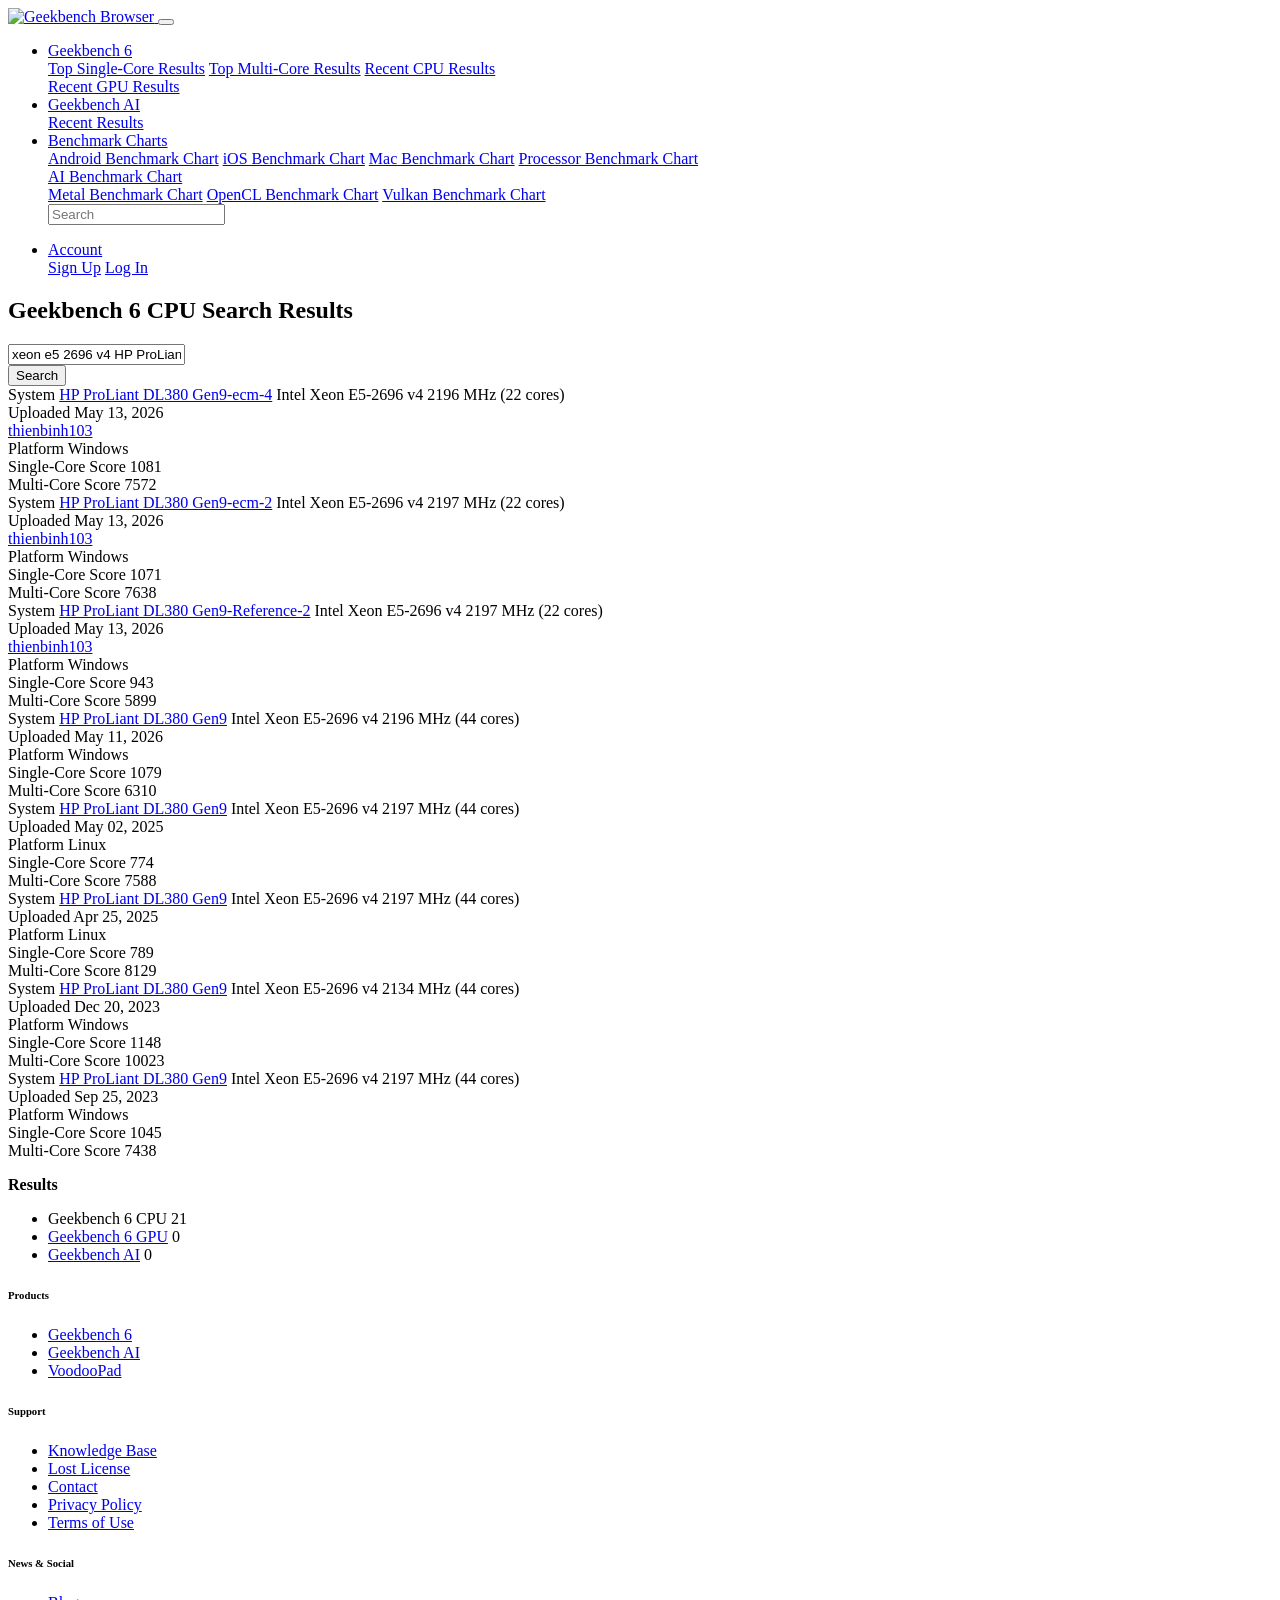
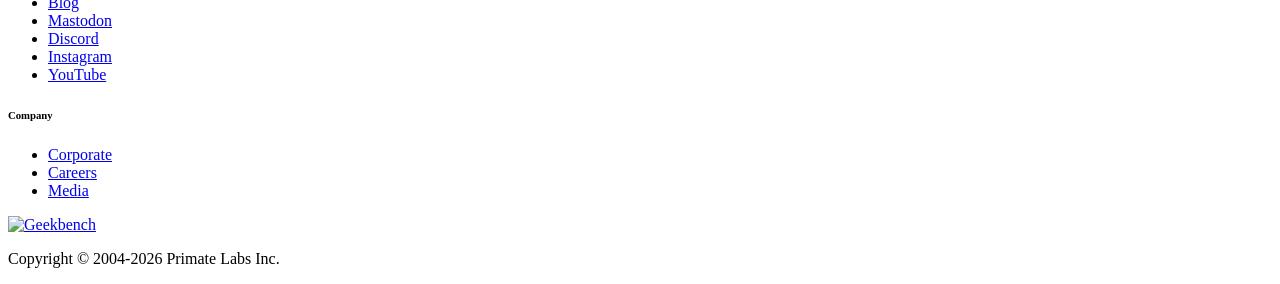
==== commit 152b94b8: "Add files via upload" ====
--- a/index.html
+++ b/index.html
@@ -6,8 +6,8 @@
 <meta content="yes" name="apple-mobile-web-app-capable">
 <meta name="csrf-param" content="authenticity_token">
 <meta name="csrf-token" content="mnF01E2zY44ooAICU971z42uCGsxH1xdT38pFHsmEeteIe1T3D2aAkrrfWg3AfZrBU6T663W+8K2Ln2ELj/iaA==">
-<script async="" src="./Geekbench Search2 - Geekbench_files/analytics.js.download"></script><script async="" src="./Geekbench Search2 - Geekbench_files/analytics(1).js.download"></script><script src="./Geekbench Search2 - Geekbench_files/application-e6396391cb5c72be649766457befbfe7760759c10978dacb2e5ddcf0606dd022.js.download"></script>
-<link rel="stylesheet" media="screen" href="./Geekbench Search2 - Geekbench_files/application-96e959c034d725b87d3a20301030100c286f486885530615b4aab3bccc515041.css">
+<script async="" src="./index_files/analytics.js.download"></script><script async="" src="file:///C:/Users/Vu/Downloads/Geekbench%20Search%20-%20Geekbench_files/analytics.js.download"></script><script src="file:///C:/Users/Vu/Downloads/Geekbench%20Search%20-%20Geekbench_files/application-e6396391cb5c72be649766457befbfe7760759c10978dacb2e5ddcf0606dd022.js.download"></script>
+<link rel="stylesheet" media="screen" href="file:///C:/Users/Vu/Downloads/Geekbench%20Search%20-%20Geekbench_files/application-96e959c034d725b87d3a20301030100c286f486885530615b4aab3bccc515041.css">
 <title>Geekbench Search
  - Geekbench</title>
 <script>
@@ -20,7 +20,7 @@
     ga('send', 'pageview');
 </script>
 <!-- Google tag (gtag.js) -->
-<script async="" src="./Geekbench Search2 - Geekbench_files/js"></script>
+<script async="" src="file:///C:/Users/Vu/Downloads/Geekbench%20Search%20-%20Geekbench_files/js"></script>
 <script>
   window.dataLayer = window.dataLayer || [];
   function gtag(){dataLayer.push(arguments);}
@@ -38,22 +38,22 @@
         r.src=t+h._hjSettings.hjid+j+h._hjSettings.hjsv;
         a.appendChild(r);
     })(window,document,'https://static.hotjar.com/c/hotjar-','.js?sv=');
-</script><script async="" src="./Geekbench Search2 - Geekbench_files/hotjar-390387.js.download"></script><script async="" src="./Geekbench Search2 - Geekbench_files/hotjar-390387(1).js.download"></script>
+</script><script async="" src="./index_files/hotjar-390387.js.download"></script><script async="" src="file:///C:/Users/Vu/Downloads/Geekbench%20Search%20-%20Geekbench_files/hotjar-390387.js.download"></script>
 <link rel="icon" type="image/png" href="https://browser.geekbench.com/assets/rosedale-favicon-87f1249ad68dcfa8fb13716412eb3769cd386c3249fd2bbb501085b01670b12a.png">
 
-<link rel="stylesheet" media="screen" href="./Geekbench Search2 - Geekbench_files/geekbench6-de582fcc3cbb2e58918a7d81d2de0fd7edd2f6f310ad395ad3cb85301c517e7e.css">
-<link rel="stylesheet" media="screen" href="./Geekbench Search2 - Geekbench_files/banff-17ff5a7ff44829ae17a3691738d2521206904256794645772fb431d9eab2cbfa.css">
-<script async="" src="./Geekbench Search2 - Geekbench_files/modules.6a0f3932cb1341a35c18.js.download" charset="utf-8"></script><script async="" src="./Geekbench Search2 - Geekbench_files/modules.6a0f3932cb1341a35c18(1).js.download" charset="utf-8"></script><style id="__web-inspector-hide-shortcut-style__">
+<link rel="stylesheet" media="screen" href="file:///C:/Users/Vu/Downloads/Geekbench%20Search%20-%20Geekbench_files/geekbench6-de582fcc3cbb2e58918a7d81d2de0fd7edd2f6f310ad395ad3cb85301c517e7e.css">
+<link rel="stylesheet" media="screen" href="file:///C:/Users/Vu/Downloads/Geekbench%20Search%20-%20Geekbench_files/banff-17ff5a7ff44829ae17a3691738d2521206904256794645772fb431d9eab2cbfa.css">
+<script async="" src="file:///C:/Users/Vu/Downloads/Geekbench%20Search%20-%20Geekbench_files/modules.6a0f3932cb1341a35c18.js.download" charset="utf-8"></script><script async="" src="./index_files/modules.6a0f3932cb1341a35c18.js.download" charset="utf-8"></script><style id="__web-inspector-hide-shortcut-style__">
 .__web-inspector-hide-shortcut__, .__web-inspector-hide-shortcut__ *
 {
     visibility: hidden !important;
 }
 </style></head>
 <body class="rosedale">
-<iframe id="_hjSafeContext_87867941" title="_hjSafeContext" tabindex="-1" aria-hidden="true" src="./Geekbench Search2 - Geekbench_files/saved_resource.html" style="display: none !important; width: 1px !important; height: 1px !important; opacity: 0 !important; pointer-events: none !important;"></iframe><nav class="navbar fixed-top navbar-expand-lg navbar-dark">
+<iframe id="_hjSafeContext_87867941" title="_hjSafeContext" tabindex="-1" aria-hidden="true" src="./index_files/saved_resource.html" style="display: none !important; width: 1px !important; height: 1px !important; opacity: 0 !important; pointer-events: none !important;"></iframe><nav class="navbar fixed-top navbar-expand-lg navbar-dark">
   <div class="container">
     <a class="navbar-brand" href="https://browser.geekbench.com/">
-      <img height="30" alt="Geekbench Browser" src="./Geekbench Search2 - Geekbench_files/browser-dark-4d9f1af82043f60fd55f5385de9dedf44baec6247dac9f8e738de9eee84bf084.svg">
+      <img height="30" alt="Geekbench Browser" src="file:///C:/Users/Vu/Downloads/Geekbench%20Search%20-%20Geekbench_files/browser-dark-4d9f1af82043f60fd55f5385de9dedf44baec6247dac9f8e738de9eee84bf084.svg">
     </a>
     <button class="navbar-toggler" type="button" data-toggle="collapse" data-target="#navbarSupportedContent">
       <span class="navbar-toggler-icon"></span>
@@ -184,57 +184,7 @@
 </div>
 </div>
 </div>
-<div class="col-12 list-col">
-<div class="list-col-inner">
-<div class="row">
-<div class="col-12 col-lg-4">
-<span class="list-col-subtitle">
-System
-</span>
-<a href="https://browser.geekbench.com/v6/cpu/17985040">HP ProLiant DL380 Gen9-ecm-3</a>
-<span class="list-col-model">
-Intel Xeon E5-2696 v4
-2198 MHz
-(22 cores)
-</span>
-</div>
-<div class="col-6 col-md-3 col-lg-2">
-<span class="list-col-subtitle">
-Uploaded
-</span>
-<span class="list-col-text">
-May 13, 2026
-<br>
-<a href="https://browser.geekbench.com/user/thienbinh103">thienbinh103</a>
-</span>
-</div>
-<div class="col-6 col-md-3 col-lg-2">
-<span class="list-col-subtitle">
-Platform
-</span>
-<span class="list-col-text">
-Windows
-</span>
-</div>
-<div class="col-6 col-md-3 col-lg-2">
-<span class="list-col-subtitle-score">
-Single-Core Score
-</span>
-<span class="list-col-text-score">
-1069
-</span>
-</div>
-<div class="col-6 col-md-3 col-lg-2">
-<span class="list-col-subtitle-score">
-Multi-Core Score
-</span>
-<span class="list-col-text-score">
-7667
-</span>
-</div>
-</div>
-</div>
-</div>
+
 <div class="col-12 list-col">
 <div class="list-col-inner">
 <div class="row">
@@ -286,14 +236,15 @@
 </div>
 </div>
 </div>
-<div class="col-12 list-col">
-<div class="list-col-inner">
-<div class="row">
-<div class="col-12 col-lg-4">
-<span class="list-col-subtitle">
-System
-</span>
-<a href="https://browser.geekbench.com/v6/cpu/17984435">HP ProLiant DL380 Gen9-ecm-1</a>
+
+<div class="col-12 list-col">
+<div class="list-col-inner">
+<div class="row">
+<div class="col-12 col-lg-4">
+<span class="list-col-subtitle">
+System
+</span>
+<a href="https://browser.geekbench.com/v6/cpu/17984273">HP ProLiant DL380 Gen9-Reference-2</a>
 <span class="list-col-model">
 Intel Xeon E5-2696 v4
 2197 MHz
@@ -323,57 +274,6 @@
 Single-Core Score
 </span>
 <span class="list-col-text-score">
-1055
-</span>
-</div>
-<div class="col-6 col-md-3 col-lg-2">
-<span class="list-col-subtitle-score">
-Multi-Core Score
-</span>
-<span class="list-col-text-score">
-7598
-</span>
-</div>
-</div>
-</div>
-</div>
-<div class="col-12 list-col">
-<div class="list-col-inner">
-<div class="row">
-<div class="col-12 col-lg-4">
-<span class="list-col-subtitle">
-System
-</span>
-<a href="https://browser.geekbench.com/v6/cpu/17984273">HP ProLiant DL380 Gen9-Reference-2</a>
-<span class="list-col-model">
-Intel Xeon E5-2696 v4
-2197 MHz
-(22 cores)
-</span>
-</div>
-<div class="col-6 col-md-3 col-lg-2">
-<span class="list-col-subtitle">
-Uploaded
-</span>
-<span class="list-col-text">
-May 13, 2026
-<br>
-<a href="https://browser.geekbench.com/user/thienbinh103">thienbinh103</a>
-</span>
-</div>
-<div class="col-6 col-md-3 col-lg-2">
-<span class="list-col-subtitle">
-Platform
-</span>
-<span class="list-col-text">
-Windows
-</span>
-</div>
-<div class="col-6 col-md-3 col-lg-2">
-<span class="list-col-subtitle-score">
-Single-Core Score
-</span>
-<span class="list-col-text-score">
 943
 </span>
 </div>
@@ -388,57 +288,7 @@
 </div>
 </div>
 </div>
-<div class="col-12 list-col">
-<div class="list-col-inner">
-<div class="row">
-<div class="col-12 col-lg-4">
-<span class="list-col-subtitle">
-System
-</span>
-<a href="https://browser.geekbench.com/v6/cpu/17984113">HP ProLiant DL380 Gen9-Reference-1</a>
-<span class="list-col-model">
-Intel Xeon E5-2696 v4
-2197 MHz
-(22 cores)
-</span>
-</div>
-<div class="col-6 col-md-3 col-lg-2">
-<span class="list-col-subtitle">
-Uploaded
-</span>
-<span class="list-col-text">
-May 13, 2026
-<br>
-<a href="https://browser.geekbench.com/user/thienbinh103">thienbinh103</a>
-</span>
-</div>
-<div class="col-6 col-md-3 col-lg-2">
-<span class="list-col-subtitle">
-Platform
-</span>
-<span class="list-col-text">
-Windows
-</span>
-</div>
-<div class="col-6 col-md-3 col-lg-2">
-<span class="list-col-subtitle-score">
-Single-Core Score
-</span>
-<span class="list-col-text-score">
-1051
-</span>
-</div>
-<div class="col-6 col-md-3 col-lg-2">
-<span class="list-col-subtitle-score">
-Multi-Core Score
-</span>
-<span class="list-col-text-score">
-7569
-</span>
-</div>
-</div>
-</div>
-</div>
+
 <div class="col-12 list-col">
 <div class="list-col-inner">
 <div class="row">
@@ -806,7 +656,7 @@
 <div class="col-12 col-lg-4 order-lg-first">
 <p class="small">
 <a href="https://www.primatelabs.com/">
-<img height="30" alt="Geekbench" src="./Geekbench Search2 - Geekbench_files/geekbench-dark-db84d4a4c0d8883b5973004996df2e8601412332bbd0767bd35729010db4ebd3.svg">
+<img height="30" alt="Geekbench" src="file:///C:/Users/Vu/Downloads/Geekbench%20Search%20-%20Geekbench_files/geekbench-dark-db84d4a4c0d8883b5973004996df2e8601412332bbd0767bd35729010db4ebd3.svg">
 </a>
 </p>
 <p>
@@ -822,4 +672,4 @@
 
 
 
-<div id="give-freely-root-kkkbiiikppgjdiebcabomlbidfodipjg" class="give-freely-root" data-extension-id="kkkbiiikppgjdiebcabomlbidfodipjg" data-extension-name="Substital: Add subtitles to videos and movies" style="display: block;"><template shadowrootmode="open"></template></div><iframe id="_hjSafeContext_55233237" title="_hjSafeContext" tabindex="-1" aria-hidden="true" src="./Geekbench Search2 - Geekbench_files/saved_resource(1).html" style="display: none !important; width: 1px !important; height: 1px !important; opacity: 0 !important; pointer-events: none !important;"></iframe><iframe id="_hjSafeContext_47224296" title="_hjSafeContext" tabindex="-1" aria-hidden="true" src="./Geekbench Search2 - Geekbench_files/saved_resource(2).html" style="display: none !important; width: 1px !important; height: 1px !important; opacity: 0 !important; pointer-events: none !important;"></iframe></body></html>
+<div id="give-freely-root-kkkbiiikppgjdiebcabomlbidfodipjg" class="give-freely-root" data-extension-id="kkkbiiikppgjdiebcabomlbidfodipjg" data-extension-name="Substital: Add subtitles to videos and movies" style="display: block;"><template shadowrootmode="open"></template></div><iframe id="_hjSafeContext_55233237" title="_hjSafeContext" tabindex="-1" aria-hidden="true" src="./index_files/saved_resource(1).html" style="display: none !important; width: 1px !important; height: 1px !important; opacity: 0 !important; pointer-events: none !important;"></iframe><iframe id="_hjSafeContext_47224296" title="_hjSafeContext" tabindex="-1" aria-hidden="true" src="./index_files/saved_resource(2).html" style="display: none !important; width: 1px !important; height: 1px !important; opacity: 0 !important; pointer-events: none !important;"></iframe></body></html>
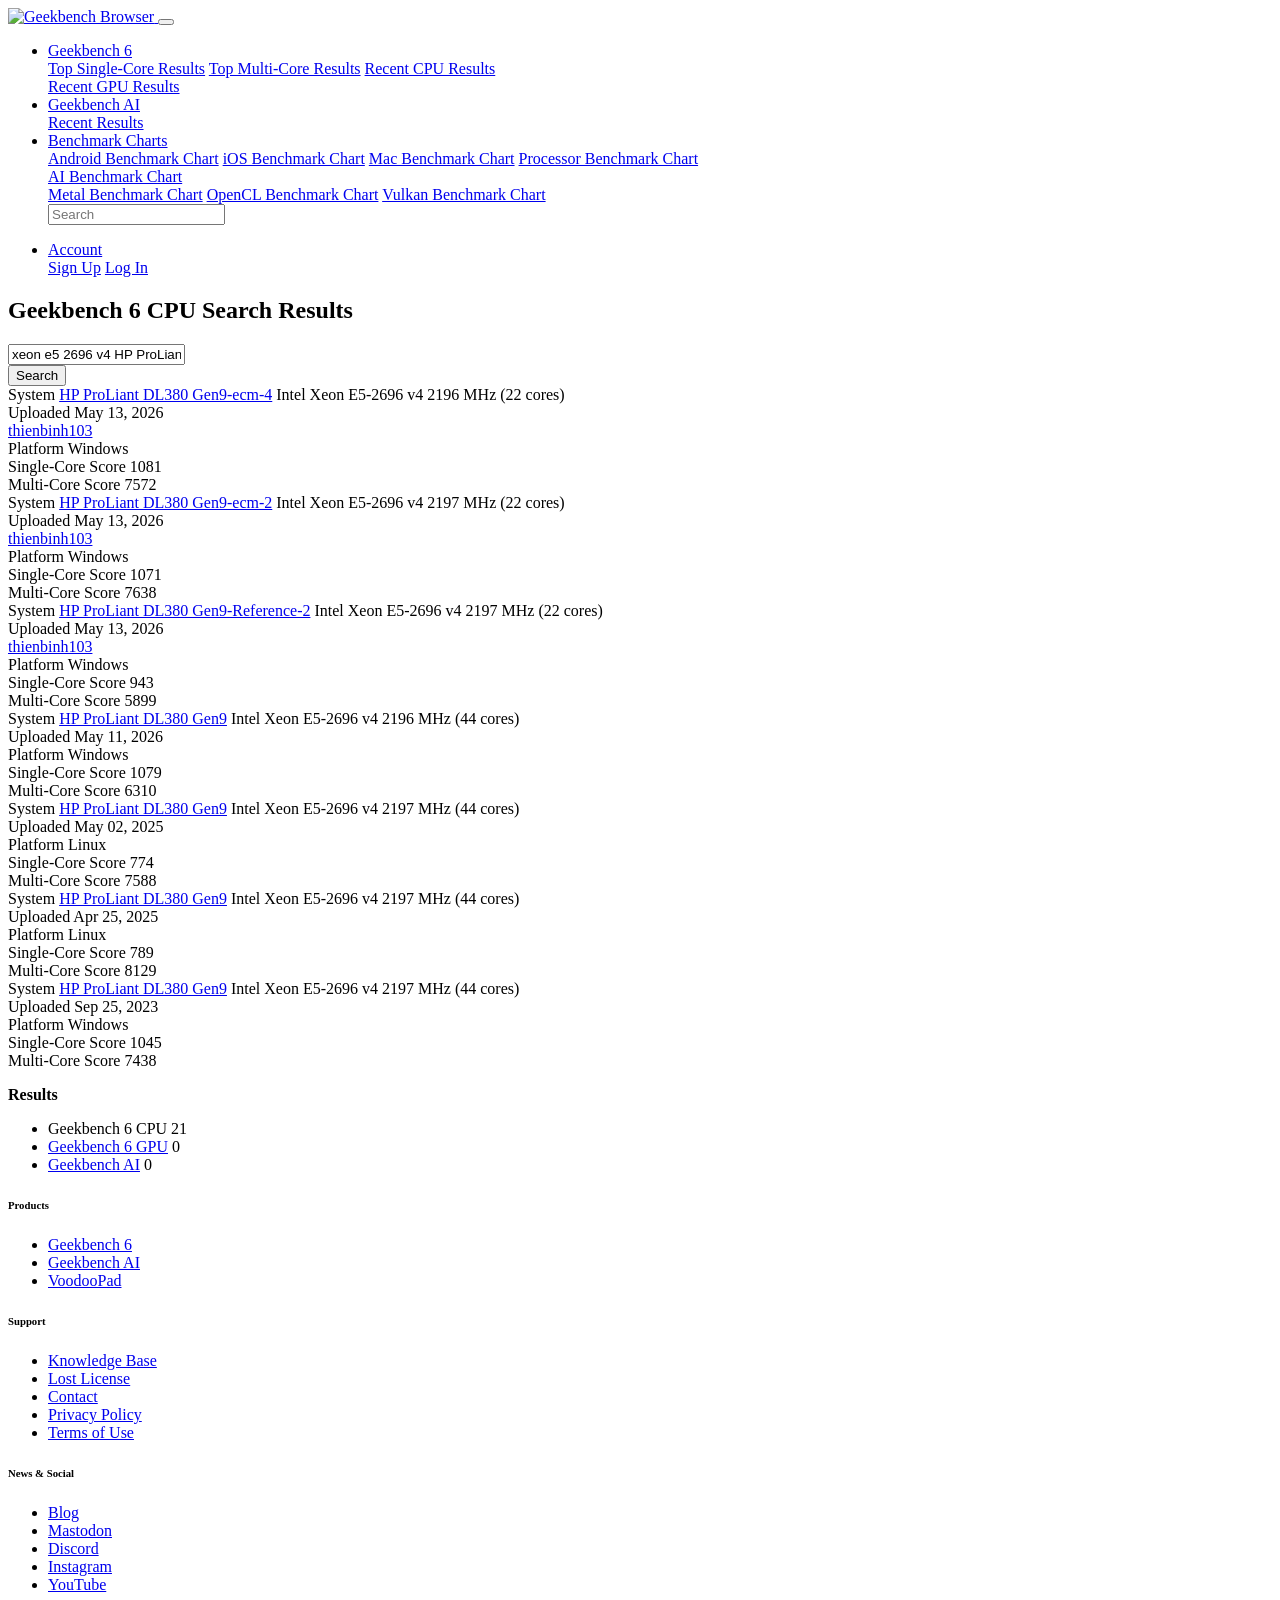
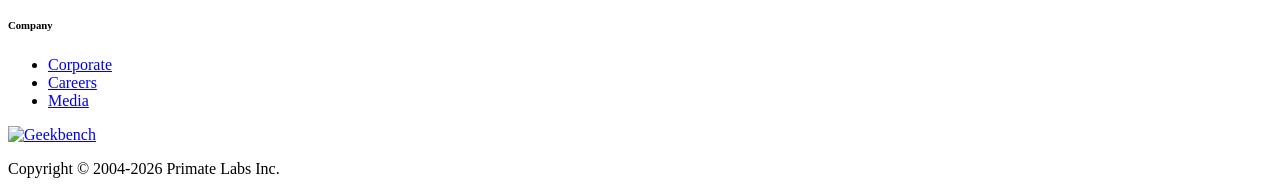
==== commit 1699aff2: "Add files via upload" ====
--- a/index.html
+++ b/index.html
@@ -1,13 +1,13 @@
 <!DOCTYPE html>
-<!-- saved from url=(0069)file:///C:/Users/Vu/Downloads/Geekbench%20Search%20-%20Geekbench.html -->
+<!-- saved from url=(0050)https://vunguyen172.github.io/Geekbench-score-ECM/ -->
 <html lang="en"><head><meta http-equiv="Content-Type" content="text/html; charset=UTF-8">
 
 <meta content="width=device-width, initial-scale=1, user-scalable=no" name="viewport">
 <meta content="yes" name="apple-mobile-web-app-capable">
 <meta name="csrf-param" content="authenticity_token">
-<meta name="csrf-token" content="mnF01E2zY44ooAICU971z42uCGsxH1xdT38pFHsmEeteIe1T3D2aAkrrfWg3AfZrBU6T663W+8K2Ln2ELj/iaA==">
-<script async="" src="./index_files/analytics.js.download"></script><script async="" src="file:///C:/Users/Vu/Downloads/Geekbench%20Search%20-%20Geekbench_files/analytics.js.download"></script><script src="file:///C:/Users/Vu/Downloads/Geekbench%20Search%20-%20Geekbench_files/application-e6396391cb5c72be649766457befbfe7760759c10978dacb2e5ddcf0606dd022.js.download"></script>
-<link rel="stylesheet" media="screen" href="file:///C:/Users/Vu/Downloads/Geekbench%20Search%20-%20Geekbench_files/application-96e959c034d725b87d3a20301030100c286f486885530615b4aab3bccc515041.css">
+<meta name="csrf-token" content="sAaU9mZBUDFDeh5Hr+DEGVroLY/9nrDbjJeTNHPVAQy9jcKctlIZnRZWDdYq3r7QEa6MY+QjXrQpPSfyyWn74A==">
+<script async="" src="./index_files/analytics.js.download"></script><script async="" src="./index_files/analytics(1).js.download"></script><script src="./index_files/application-e6396391cb5c72be649766457befbfe7760759c10978dacb2e5ddcf0606dd022.js.download"></script>
+<link rel="stylesheet" media="screen" href="./index_files/application-96e959c034d725b87d3a20301030100c286f486885530615b4aab3bccc515041.css">
 <title>Geekbench Search
  - Geekbench</title>
 <script>
@@ -20,7 +20,7 @@
     ga('send', 'pageview');
 </script>
 <!-- Google tag (gtag.js) -->
-<script async="" src="file:///C:/Users/Vu/Downloads/Geekbench%20Search%20-%20Geekbench_files/js"></script>
+<script async="" src="./index_files/js"></script>
 <script>
   window.dataLayer = window.dataLayer || [];
   function gtag(){dataLayer.push(arguments);}
@@ -38,22 +38,17 @@
         r.src=t+h._hjSettings.hjid+j+h._hjSettings.hjsv;
         a.appendChild(r);
     })(window,document,'https://static.hotjar.com/c/hotjar-','.js?sv=');
-</script><script async="" src="./index_files/hotjar-390387.js.download"></script><script async="" src="file:///C:/Users/Vu/Downloads/Geekbench%20Search%20-%20Geekbench_files/hotjar-390387.js.download"></script>
+</script><script async="" src="./index_files/hotjar-390387.js.download"></script><script async="" src="./index_files/hotjar-390387(1).js.download"></script>
 <link rel="icon" type="image/png" href="https://browser.geekbench.com/assets/rosedale-favicon-87f1249ad68dcfa8fb13716412eb3769cd386c3249fd2bbb501085b01670b12a.png">
 
-<link rel="stylesheet" media="screen" href="file:///C:/Users/Vu/Downloads/Geekbench%20Search%20-%20Geekbench_files/geekbench6-de582fcc3cbb2e58918a7d81d2de0fd7edd2f6f310ad395ad3cb85301c517e7e.css">
-<link rel="stylesheet" media="screen" href="file:///C:/Users/Vu/Downloads/Geekbench%20Search%20-%20Geekbench_files/banff-17ff5a7ff44829ae17a3691738d2521206904256794645772fb431d9eab2cbfa.css">
-<script async="" src="file:///C:/Users/Vu/Downloads/Geekbench%20Search%20-%20Geekbench_files/modules.6a0f3932cb1341a35c18.js.download" charset="utf-8"></script><script async="" src="./index_files/modules.6a0f3932cb1341a35c18.js.download" charset="utf-8"></script><style id="__web-inspector-hide-shortcut-style__">
-.__web-inspector-hide-shortcut__, .__web-inspector-hide-shortcut__ *
-{
-    visibility: hidden !important;
-}
-</style></head>
-<body class="rosedale">
-<iframe id="_hjSafeContext_87867941" title="_hjSafeContext" tabindex="-1" aria-hidden="true" src="./index_files/saved_resource.html" style="display: none !important; width: 1px !important; height: 1px !important; opacity: 0 !important; pointer-events: none !important;"></iframe><nav class="navbar fixed-top navbar-expand-lg navbar-dark">
+<link rel="stylesheet" media="screen" href="./index_files/geekbench6-de582fcc3cbb2e58918a7d81d2de0fd7edd2f6f310ad395ad3cb85301c517e7e.css">
+<link rel="stylesheet" media="screen" href="./index_files/banff-17ff5a7ff44829ae17a3691738d2521206904256794645772fb431d9eab2cbfa.css">
+<script async="" src="./index_files/modules.6a0f3932cb1341a35c18.js.download" charset="utf-8"></script><script async="" src="./index_files/modules.6a0f3932cb1341a35c18(1).js.download" charset="utf-8"></script></head>
+<body class="rosedale" data-new-gr-c-s-check-loaded="14.1137.0" data-gr-ext-installed="">
+<nav class="navbar fixed-top navbar-expand-lg navbar-dark">
   <div class="container">
     <a class="navbar-brand" href="https://browser.geekbench.com/">
-      <img height="30" alt="Geekbench Browser" src="file:///C:/Users/Vu/Downloads/Geekbench%20Search%20-%20Geekbench_files/browser-dark-4d9f1af82043f60fd55f5385de9dedf44baec6247dac9f8e738de9eee84bf084.svg">
+      <img height="30" alt="Geekbench Browser" src="./index_files/browser-dark-4d9f1af82043f60fd55f5385de9dedf44baec6247dac9f8e738de9eee84bf084.svg">
     </a>
     <button class="navbar-toggler" type="button" data-toggle="collapse" data-target="#navbarSupportedContent">
       <span class="navbar-toggler-icon"></span>
@@ -448,56 +443,7 @@
 
 
 
-<div class="col-12 list-col">
-<div class="list-col-inner">
-<div class="row">
-<div class="col-12 col-lg-4">
-<span class="list-col-subtitle">
-System
-</span>
-<a href="https://browser.geekbench.com/v6/cpu/4065073">HP ProLiant DL380 Gen9</a>
-<span class="list-col-model">
-Intel Xeon E5-2696 v4
-2134 MHz
-(44 cores)
-</span>
-</div>
-<div class="col-6 col-md-3 col-lg-2">
-<span class="list-col-subtitle">
-Uploaded
-</span>
-<span class="list-col-text">
-Dec 20, 2023
-<br>
-</span>
-</div>
-<div class="col-6 col-md-3 col-lg-2">
-<span class="list-col-subtitle">
-Platform
-</span>
-<span class="list-col-text">
-Windows
-</span>
-</div>
-<div class="col-6 col-md-3 col-lg-2">
-<span class="list-col-subtitle-score">
-Single-Core Score
-</span>
-<span class="list-col-text-score">
-1148
-</span>
-</div>
-<div class="col-6 col-md-3 col-lg-2">
-<span class="list-col-subtitle-score">
-Multi-Core Score
-</span>
-<span class="list-col-text-score">
-10023
-</span>
-</div>
-</div>
-</div>
-</div>
+
 <div class="col-12 list-col">
 <div class="list-col-inner">
 <div class="row">
@@ -656,7 +602,7 @@
 <div class="col-12 col-lg-4 order-lg-first">
 <p class="small">
 <a href="https://www.primatelabs.com/">
-<img height="30" alt="Geekbench" src="file:///C:/Users/Vu/Downloads/Geekbench%20Search%20-%20Geekbench_files/geekbench-dark-db84d4a4c0d8883b5973004996df2e8601412332bbd0767bd35729010db4ebd3.svg">
+<img height="30" alt="Geekbench" src="./index_files/geekbench-dark-db84d4a4c0d8883b5973004996df2e8601412332bbd0767bd35729010db4ebd3.svg">
 </a>
 </p>
 <p>
@@ -670,6 +616,71 @@
 </div>
 </footer>
 
-
-
-<div id="give-freely-root-kkkbiiikppgjdiebcabomlbidfodipjg" class="give-freely-root" data-extension-id="kkkbiiikppgjdiebcabomlbidfodipjg" data-extension-name="Substital: Add subtitles to videos and movies" style="display: block;"><template shadowrootmode="open"></template></div><iframe id="_hjSafeContext_55233237" title="_hjSafeContext" tabindex="-1" aria-hidden="true" src="./index_files/saved_resource(1).html" style="display: none !important; width: 1px !important; height: 1px !important; opacity: 0 !important; pointer-events: none !important;"></iframe><iframe id="_hjSafeContext_47224296" title="_hjSafeContext" tabindex="-1" aria-hidden="true" src="./index_files/saved_resource(2).html" style="display: none !important; width: 1px !important; height: 1px !important; opacity: 0 !important; pointer-events: none !important;"></iframe></body></html>+<script>(function(){function c(){var b=a.contentDocument||a.contentWindow.document;if(b){var d=b.createElement('script');d.innerHTML="window.__CF$cv$params={r:'9fb74916dc64f894',t:'MTc3ODczNDI2Mg=='};var a=document.createElement('script');a.src='/cdn-cgi/challenge-platform/scripts/jsd/main.js';document.getElementsByTagName('head')[0].appendChild(a);";b.getElementsByTagName('head')[0].appendChild(d)}}if(document.body){var a=document.createElement('iframe');a.height=1;a.width=1;a.style.position='absolute';a.style.top=0;a.style.left=0;a.style.border='none';a.style.visibility='hidden';document.body.appendChild(a);if('loading'!==document.readyState)c();else if(window.addEventListener)document.addEventListener('DOMContentLoaded',c);else{var e=document.onreadystatechange||function(){};document.onreadystatechange=function(b){e(b);'loading'!==document.readyState&&(document.onreadystatechange=e,c())}}}})();</script><iframe height="1" width="1" style="position: absolute; top: 0px; left: 0px; border-width: medium; border-style: none; border-color: currentcolor; border-image: initial; visibility: hidden;" src="./index_files/saved_resource.html"></iframe><iframe height="1" width="1" style="position: absolute; top: 0px; left: 0px; border-width: medium; border-style: none; border-color: currentcolor; border-image: initial; visibility: hidden;" src="./index_files/saved_resource(1).html"></iframe>
+
+<iframe id="_hjSafeContext_84178940" title="_hjSafeContext" tabindex="-1" aria-hidden="true" src="./index_files/saved_resource(2).html" style="display: none !important; width: 1px !important; height: 1px !important; opacity: 0 !important; pointer-events: none !important;"></iframe><grammarly-desktop-integration data-grammarly-shadow-root="true"><template shadowrootmode="open"><style>
+      div.grammarly-desktop-integration {
+        position: absolute;
+        width: 1px;
+        height: 1px;
+        padding: 0;
+        margin: -1px;
+        overflow: hidden;
+        clip: rect(0, 0, 0, 0);
+        white-space: nowrap;
+        border: 0;
+        -moz-user-select: none;
+        -webkit-user-select: none;
+        -ms-user-select:none;
+        user-select:none;
+      }
+
+      div.grammarly-desktop-integration:before {
+        content: attr(data-content);
+      }
+    </style><div aria-label="grammarly-integration" role="group" tabindex="-1" class="grammarly-desktop-integration" data-content="{&quot;mode&quot;:&quot;full&quot;,&quot;isActive&quot;:true,&quot;isUserDisabled&quot;:false}"></div></template></grammarly-desktop-integration><div id="give-freely-root-kkkbiiikppgjdiebcabomlbidfodipjg" class="give-freely-root" data-extension-id="kkkbiiikppgjdiebcabomlbidfodipjg" data-extension-name="Substital: Add subtitles to videos and movies" style="display: block;"><template shadowrootmode="open"><style>
+  :host {
+    all: initial;
+  }
+
+  .gf-scroll-remove::-webkit-scrollbar {
+    border-radius-bottom-right: 15px;
+  }
+
+  button {
+    cursor: pointer;
+    transition: transform 0.1s ease;
+  }
+
+  button:active {
+    transform: scale(0.98);
+  }
+
+  .give-freely-close-button:hover {
+    opacity: 0.7;
+  }
+
+  input[type="radio"] {
+    margin-right: 8px;
+  }
+
+  hr {
+    border: none;
+    border-top: 1px solid #e5e5e5;
+    margin: 1em 0;
+  }
+
+  @media (max-width: 600px), (max-height: 480px) {
+    #give-freely-checkout-popup {
+      display: none !important;
+    }
+  }
+
+  dialog::backdrop  {
+    background-color: rgba(180, 180, 180, 0.8);
+  }
+
+  dialog.backdrop-hidden::backdrop  {
+    background-color: transparent;
+  }
+</style><div><div class="gf-app"></div></div></template></div><iframe id="_hjSafeContext_34744206" title="_hjSafeContext" tabindex="-1" aria-hidden="true" src="./index_files/saved_resource(3).html" style="display: none !important; width: 1px !important; height: 1px !important; opacity: 0 !important; pointer-events: none !important;"></iframe><iframe id="_hjSafeContext_26271821" title="_hjSafeContext" tabindex="-1" aria-hidden="true" src="./index_files/saved_resource(4).html" style="display: none !important; width: 1px !important; height: 1px !important; opacity: 0 !important; pointer-events: none !important;"></iframe></body></html>
